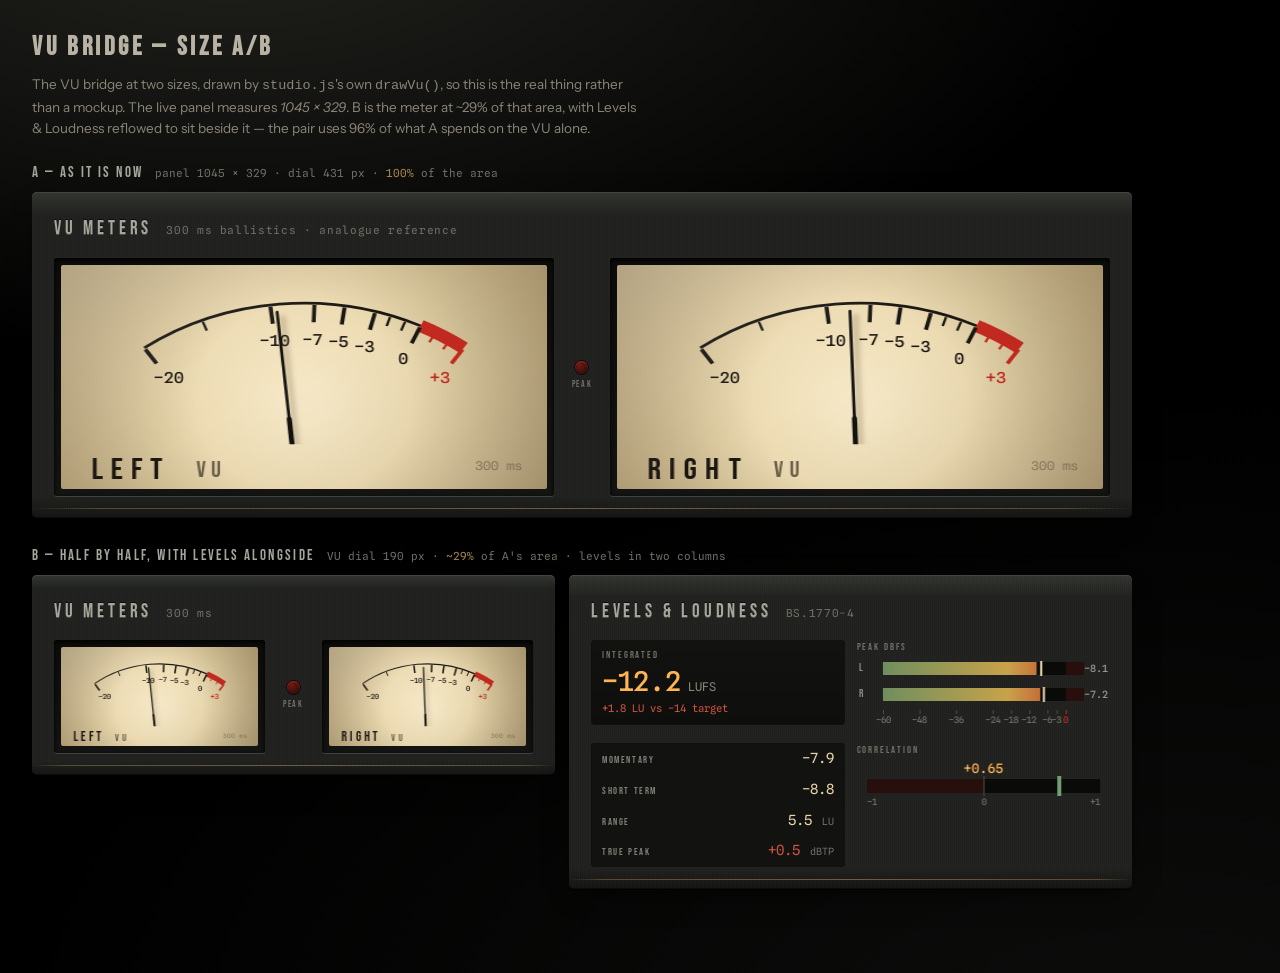
==== src/music_studio/web/vu-sizes.html @ 0e3be30d "refactor: a src/ layout, a pyproject, and `music` as a real command Phase 2. Fourteen loose modules " ====
<!doctype html>
<html lang="en">
<head>
<meta charset="utf-8">
<meta name="viewport" content="width=device-width, initial-scale=1">
<title>VU sizes — A/B</title>
<link rel="preconnect" href="https://fonts.googleapis.com">
<link rel="preconnect" href="https://fonts.gstatic.com" crossorigin>
<link rel="stylesheet" href="https://fonts.googleapis.com/css2?family=Bebas+Neue&family=Instrument+Sans:wght@400;500&family=Spline+Sans+Mono:wght@400;500&display=swap">
<link rel="stylesheet" href="panel.css">
<style>
/* A scratch page for comparing VU bridge sizes. It calls studio.js's own
   drawVu(), so what you see is the real meter at each size — not a mockup and
   not a copy that can drift. Nothing here is loaded by index.html; deleting
   this file changes nothing. */
body { padding: 28px 32px 60px; }
.ab-head { max-width: 1100px; margin: 0 0 22px; }
.ab-head h1 {
  margin: 0 0 6px; font-family: var(--face-engrave); font-size: 26px;
  letter-spacing: 0.14em; color: #b8b3a4; text-transform: uppercase;
}
.ab-head p {
  margin: 0; color: #8b8578; font-family: var(--face-text); font-size: 13.5px;
  max-width: 68ch; line-height: 1.55;
}
.ab-case { margin-bottom: 26px; max-width: 1100px; }
.ab-label {
  display: flex; align-items: baseline; gap: 12px; flex-wrap: wrap;
  margin-bottom: 8px;
}
.ab-label b {
  font-family: var(--face-engrave); font-size: 15px; letter-spacing: 0.16em;
  color: #a5a79c; text-transform: uppercase; font-weight: 400;
}
.ab-label span {
  font-family: var(--face-data); font-size: 11px; color: #6e7067;
  font-variant-numeric: tabular-nums;
}
.ab-label em { font-style: normal; color: var(--gold); }
.bridge-ab {
  display: grid; grid-template-columns: 1fr auto 1fr;
  align-items: center; gap: 18px;
}
.bridge-ab.is-stacked { grid-template-columns: 1fr; gap: 8px; }
.bridge-ab.is-stacked .ab-centre { flex-direction: row; gap: 14px; }
.ab-centre {
  display: flex; flex-direction: column; align-items: center; gap: 4px;
}
.ab-lamp {
  width: 13px; height: 13px; border-radius: 50%;
  background: radial-gradient(circle at 35% 30%, #6d1c15, #3a0d09 70%);
  box-shadow: inset 0 1px 1px #922, 0 0 0 1px #0a0b09;
}
.ab-centre small {
  font-family: var(--face-engrave); font-size: 9px; letter-spacing: 0.18em;
  color: #6e7067; text-transform: uppercase;
}

/* ---- B: the VU bridge and a compact levels panel, side by side ---------- */
.ab-row {
  display: grid;
  grid-template-columns: 523px minmax(300px, 1fr);
  gap: 14px;
  /* Start, not stretch: the levels column is naturally taller, and stretching
     the VU panel to match left a large void under the dials. */
  align-items: start;
}

.mini-levels {
  display: grid;
  grid-template-columns: minmax(150px, 1fr) minmax(130px, 1fr);
  gap: 9px 12px;
  align-items: start;
}
/* headline and supporting rows stack in the left column;
   the two drawn meters take the right. */
.mini-hero, .mini-rows { grid-column: 1; }
.mini-bars, .mini-corr { grid-column: 2; }
.mini-k {
  display: block;
  font-family: var(--face-engrave); font-size: 9.5px; letter-spacing: 0.2em;
  color: #6e7067; text-transform: uppercase; margin-bottom: 5px;
}

/* The headline. Sized to stay the biggest thing on the panel even here —
   it is the number that decides whether a master ships. */
.mini-hero {
  background: linear-gradient(180deg, #121311, #0e0f0d);
  border: 1px solid #101109; border-radius: 3px;
  padding: 7px 10px 8px;
}
.mini-v { display: block; line-height: 1; }
.mini-v b {
  font-family: var(--face-data); font-weight: 500; font-size: 27px;
  color: var(--lamp); font-variant-numeric: tabular-nums; letter-spacing: -0.01em;
}
.mini-v i {
  font-style: normal; font-family: var(--face-data); font-size: 12px;
  color: #8b8578; margin-left: 4px;
}
.mini-delta {
  display: block; margin-top: 5px;
  font-family: var(--face-data); font-size: 10.5px; color: var(--bad);
  font-variant-numeric: tabular-nums;
}

.mini-bars canvas, .mini-corr canvas { display: block; width: 100%; }

/* Label left, value right, one per line. A grid of boxed cells needs width
   this column does not have; a definition list reads just as fast and wraps
   to nothing. */
.mini-rows { margin: 0; display: flex; flex-direction: column; gap: 1px;
  background: #101109; border: 1px solid #101109; border-radius: 3px; }
.mini-rows > div {
  display: flex; align-items: baseline; justify-content: space-between;
  gap: 10px; background: #121311; padding: 4px 10px;
}
.mini-rows dt {
  font-family: var(--face-engrave); font-size: 10px; letter-spacing: 0.16em;
  color: #7d7f75; text-transform: uppercase;
}
.mini-rows dd {
  margin: 0; font-family: var(--face-data); font-size: 14px;
  color: var(--dial); font-variant-numeric: tabular-nums;
}
.mini-rows dd i {
  font-style: normal; font-size: 10px; color: #6e7067; margin-left: 2px;
}
.mini-rows dd.is-over { color: var(--bad); }

@media (max-width: 900px) {
  .ab-row { grid-template-columns: 1fr; }
}
</style>
</head>
<body>

<div class="ab-head">
  <h1>VU bridge — size A/B</h1>
  <p>
    The VU bridge at two sizes, drawn by <kbd>studio.js</kbd>'s own
    <kbd>drawVu()</kbd>, so this is the real thing rather than a mockup. The
    live panel measures <em>1045 × 329</em>. B is the meter at ~29% of that
    area, with Levels &amp; Loudness reflowed to sit beside it — the pair uses
    96% of what A spends on the VU alone.
  </p>
</div>

<section class="ab-case">
  <div class="ab-label">
    <b>A — as it is now</b>
    <span>panel 1045 × 329 · dial 431 px · <em>100%</em> of the area</span>
  </div>
  <div class="unit unit--striped">
    <div class="unit-title"><h2>VU Meters</h2>
      <span class="unit-note">300 ms ballistics · analogue reference</span></div>
    <div class="bridge-ab" id="case-full"></div>
  </div>
</section>

<section class="ab-case">
  <div class="ab-label">
    <b>B — half by half, with levels alongside</b>
    <span>VU dial 190 px · <em>~29%</em> of A's area · levels in two columns</span>
  </div>
  <div class="ab-row">
    <div class="unit unit--striped ab-vu">
      <div class="unit-title"><h2>VU Meters</h2>
        <span class="unit-note">300 ms</span></div>
      <div class="bridge-ab" id="case-quarter"></div>
    </div>

    <div class="unit unit--striped ab-levels">
      <div class="unit-title"><h2>Levels &amp; Loudness</h2>
        <span class="unit-note">BS.1770-4</span></div>

      <div class="mini-levels">
        <!-- The headline number keeps its size; at a glance this is the one
             figure that decides whether a master ships. -->
        <div class="mini-hero">
          <span class="mini-k">Integrated</span>
          <span class="mini-v"><b id="m-lufs-i">−12.2</b> <i>LUFS</i></span>
          <span class="mini-delta" id="m-delta">+1.8 LU vs −14 target</span>
        </div>

        <!-- Peak bars: the same meter, laid out as two slim lanes so they read
             across rather than needing a tall block. -->
        <div class="mini-bars">
          <span class="mini-k">Peak dBFS</span>
          <canvas id="m-bars" role="img" aria-label="True-peak bar meters"></canvas>
        </div>

        <!-- The supporting figures, one row each, label left and value right.
             A grid of cells needs width this panel does not have; a list does
             not, and it stays scannable. -->
        <dl class="mini-rows">
          <div><dt>Momentary</dt><dd id="m-lufs-m">−7.9</dd></div>
          <div><dt>Short term</dt><dd id="m-lufs-s">−8.8</dd></div>
          <div><dt>Range</dt><dd>5.5 <i>LU</i></dd></div>
          <div><dt>True peak</dt><dd class="is-over">+0.5 <i>dBTP</i></dd></div>
        </dl>

        <div class="mini-corr">
          <span class="mini-k">Correlation</span>
          <canvas id="m-corr" role="img" aria-label="Stereo correlation"></canvas>
        </div>
      </div>
    </div>
  </div>
</section>


<script>
/* studio.js boots the whole application and expects the app's elements. This
   page only wants its drawVu(), so swallow the wiring errors rather than
   letting a red console hide a real one. */
window.addEventListener('error', function (e) {
  if (/addEventListener|null/.test(String(e.message))) e.preventDefault();
}, true);
</script>
<script src="studio.js"></script>
<script>
/* Build three bridges at different widths and drive them with a slow sweep, so
   the needles move and the ballistics are visible at each size. */
(function () {
  'use strict';

  function bridge(host, dialW, stacked) {
    host.classList.toggle('is-stacked', !!stacked);
    const mk = (side) => {
      const wrap = document.createElement('div');
      wrap.className = 'vu';
      const cv = document.createElement('canvas');
      cv.setAttribute('role', 'img');
      cv.setAttribute('aria-label', side + ' channel VU meter');
      wrap.appendChild(cv);
      return { wrap, cv };
    };
    const L = mk('Left'), R = mk('Right');
    const centre = document.createElement('div');
    centre.className = 'ab-centre';
    centre.innerHTML = '<div class="ab-lamp"></div><small>Peak</small>';
    host.append(L.wrap, centre, R.wrap);
    return { L: L.cv, R: R.cv, dialW };
  }

  const cases = [
    bridge(document.getElementById('case-full'), 431, false),
    bridge(document.getElementById('case-quarter'), 190, false),
  ];


  /* The two small meters on B, drawn with studio.js's own functions so they
     match the app exactly rather than being redrawn here. */
  const mBars = document.getElementById('m-bars');
  const mCorr = document.getElementById('m-corr');

  function drawMini(l, r) {
    const w = mBars ? Math.round(mBars.getBoundingClientRect().width) : 0;
    if (!w) return;
    try {
      drawBars(mBars, [{ name: 'L', db: l, hold: l + 1.5 },
                       { name: 'R', db: r, hold: r + 1.2 }], w);
      drawCorrelation(mCorr, 0.65, w);
    } catch (err) { /* absent in this scratch page is not fatal */ }
  }

  /* A musical-ish sweep: a slow swell with occasional transients, so the
     300 ms ballistics read the same way they do on real programme material. */
  let t = 0;
  function frame() {
    t += 1 / 60;
    const swell = -14 + 10 * Math.sin(t * 0.45);
    const kick = (t % 1.2 < 0.06) ? 5 : 0;
    const l = Math.min(3, swell + kick);
    const r = Math.min(3, swell + kick * 0.8 + Math.sin(t * 1.7) * 1.2);
    for (const c of cases) {
      try {
        drawVu(c.L, 'Left', l, l > 1.5, c.dialW);
        drawVu(c.R, 'Right', r, r > 1.5, c.dialW);
      } catch (err) { /* a size with no area simply skips */ }
    }
    drawMini(l, r);
    requestAnimationFrame(frame);
  }
  requestAnimationFrame(frame);
})();
</script>
</body>
</html>
---- src/music_studio/web/panel.css ----
/* ============================================================================
   Music Studio — faceplate styles
   A single committed visual world: warm anthracite metal, backlit cream dials.
   No light theme; every colour is painted explicitly so the page holds on any
   host ground.
   ========================================================================= */

:root {
  /* --- panel metal ------------------------------------------------------ */
  --panel:        #20211f;   /* brushed anthracite, warm-green bias */
  --panel-hi:     #32342f;   /* upper bevel catch-light */
  --panel-lo:     #141513;   /* lower bevel shadow */
  --panel-deep:   #0d0e0c;   /* recessed wells, page ground */
  --hairline:     #3d3f39;

  /* --- dial ------------------------------------------------------------- */
  --dial:         #e8d5a8;   /* cream/amber dial card */
  --dial-warm:    #f2e2bc;   /* lamp hotspot near the centre */
  --dial-edge:    #c4ab79;   /* dial card falling into shade at the rim */
  --ink:          #1a1712;   /* engraved black lettering */
  --ink-soft:     #5b513f;

  /* --- accents ---------------------------------------------------------- */
  --gold:         #a8894e;   /* pinstripes, engraved label fill */
  --gold-lit:     #d8b877;
  --red:          #c4291f;   /* over-zero zone, PEAK lamp */
  --red-lit:      #ff4a35;
  --lamp:         #ffb454;   /* tungsten backlight bleed */

  /* --- semantic (verdicts) — deliberately separate from --gold ---------- */
  --ok:           #6f9f72;
  --warn:         #d9a441;
  --bad:          #cf5340;

  /* --- type ------------------------------------------------------------- */
  --face-engrave: "Bebas Neue", "Oswald", "Haettenschweiler",
                  "Arial Narrow", sans-serif;
  --face-data:    "Spline Sans Mono", "SF Mono", "Menlo", "Consolas", monospace;
  --face-text:    "Instrument Sans", "Helvetica Neue", system-ui, sans-serif;

  /* --- rhythm ----------------------------------------------------------- */
  --gap:          clamp(14px, 2.2vw, 22px);
  --rack-radius:  5px;
}

* { box-sizing: border-box; }

html { color-scheme: dark; }

body {
  margin: 0;
  /* No top gutter: the fixed masthead owns the top of the window and .shell
     opens its own room for it with padding-top: var(--masthead-h). A gutter
     here as well would be a second, dead strip above the first panel. */
  padding-top: 0;
  padding-bottom: clamp(18px, 4vw, 40px);
  padding-left: clamp(16px, 4vw, 40px);
  padding-right: clamp(16px, 4vw, 40px);
  background: var(--panel-deep);
  /* faint room light falling from the upper left, as on a shelf */
  background-image:
    radial-gradient(120% 80% at 18% -10%, #23241f 0%, transparent 60%),
    radial-gradient(90% 70% at 90% 110%, #17181500 0%, #000 100%);
  color: var(--dial);
  font-family: var(--face-text);
  font-size: 15px;
  line-height: 1.55;
  -webkit-font-smoothing: antialiased;
}

.shell {
  max-width: 1560px;
  margin: 0 auto;
  /* Three columns: the question rail, the machined seam that resizes it, and
     the instruments. The masthead spans all three. The rail width is a custom
     property so the splitter can move it live without touching layout code;
     the instruments take whatever is left, since meters and spectrograms want
     every pixel. */
  --rail-w: 420px;
  display: grid;
  grid-template-columns: var(--rail-w) auto minmax(0, 1fr);
  align-items: start;
  gap: var(--gap);
}

/* The masthead is `position: fixed` (see its own section) and so is NOT a grid
   item any more. It therefore reserves no space of its own, and the shell has
   to open the gap itself — otherwise the first panel and the top of the
   question rail sit underneath the bar.

   --masthead-h is measured by studio.js on every resize (the bar's type is
   clamp()ed and it wraps at narrow widths, so no CSS constant would hold) and
   already includes the gap that belongs under it. The 96px fallback is a sane
   standing value for the single frame before that measurement runs. */
.shell { padding-top: var(--masthead-h, 96px); }

.instruments {
  display: flex;
  flex-direction: column;
  gap: var(--gap);
  min-width: 0;           /* so canvases can shrink rather than force a scrollbar */
}

/* The rail is a chat window, not a card that grows: it is exactly as tall as
   the viewport allows and never taller, so the composer pinned to its floor is
   on screen from the moment the page opens and is never reached by scrolling.
   Two things come off the viewport height: body's own vertical gutter, and the
   masthead the rail sits below — without that second term the rail is a full
   viewport tall but starts a masthead down, and its floor falls off the bottom
   of the screen. --masthead-h is measured and set by studio.js, and the 96px
   here is a sane standing value for the frame before that runs. */
.ask-rail {
  /* !important because .unit — which this element also carries — sets
     `position: relative` further down the sheet at equal specificity and would
     otherwise win. A relative box does not clamp against the viewport: it just
     takes `top` as a downward shift, which is exactly the dead strip that used
     to sit above the rail. */
  position: sticky !important;
  /* Its own natural offset: gutter + masthead + the grid gap under it. Sticking
     at anything else makes the rail jump the moment the page scrolls, because
     the position it is pinned to is not the position it was laid out at. */
  top: var(--rail-top, 96px);
  display: flex;
  flex-direction: column;
  /* From that offset down to the floor of the viewport — no page gutter is
     subtracted at the bottom, which is where the dead strip came from: the
     rail stopped a gutter short and the composer floated above the edge. */
  height: calc(100vh - var(--rail-top, 96px));
  max-height: calc(100vh - var(--rail-top, 96px));
  min-height: 320px;      /* below this a chat is unusable; let the page scroll */
}

.ask-rail .ask {
  flex: 1;
  min-height: 0;
}

.ask-rail .ask-out {
  flex: 1;
  min-height: 0;
  overflow-y: auto;       /* the transcript scrolls, the composer does not move */
  /* The rail is taller than most answers. Left plain, the empty lower half
     reads as something failed to load; as a recessed well it reads as the
     space the conversation grows into. */
  background: linear-gradient(180deg, #121311 0%, #101109 100%);
  box-shadow: inset 0 1px 0 #2a2c26, inset 0 -18px 24px -22px #000;
}

/* ============================================================================
   Splitter — a machined seam between the rail and the instruments
   ========================================================================= */

.splitter {
  align-self: stretch;
  /* sticky is also a positioned ancestor, so the knurl below anchors to it */
  position: sticky;
  top: var(--rail-top, 96px);
  /* the same height as the rail it parts, so the seam runs its full edge */
  height: calc(100vh - var(--rail-top, 96px) - clamp(18px, 4vw, 40px));
  min-height: 320px;
  width: 11px;
  flex: 0 0 auto;
  cursor: col-resize;
  border: 0;
  padding: 0;
  background: transparent;
  display: grid;
  place-items: center;
  touch-action: none;
}

/* The seam itself: a parting line cut into the faceplate — shadow on the left
   lip, the room light catching the right one. It has to be legible at rest or
   nobody finds it, so the lit lip is a real highlight rather than a hint. */
.splitter > span {
  display: block;
  width: 5px;
  height: 100%;
  border-radius: 3px;
  background: linear-gradient(90deg,
    #000 0%, #0a0b09 34%, #2b2d27 62%, #55574f 78%, #24261f 100%);
  box-shadow:
    inset 0 0 0 1px rgba(0, 0, 0, 0.9),
    0 0 0 1px rgba(0, 0, 0, 0.5);
  transition: background 120ms linear, box-shadow 120ms linear;
}

/* The knurled grip: milled ridges at the midpoint, where a thumb would take
   it. This is the part that says "hold me", so it reads gold at rest. */
.splitter::after {
  content: "";
  position: absolute;
  width: 5px;
  height: 46px;
  border-radius: 3px;
  background-image: repeating-linear-gradient(
    180deg,
    var(--gold-lit) 0px, var(--gold-lit) 1px,
    #0a0b09 1px, #0a0b09 4px
  );
  box-shadow: inset 0 0 0 1px #000;
  opacity: 0.72;
  pointer-events: none;
  transition: opacity 120ms linear, box-shadow 120ms linear;
}

.splitter:hover > span,
.splitter.is-dragging > span {
  background: linear-gradient(90deg,
    #000 0%, #14100a 34%, #6b5730 62%, var(--gold-lit) 78%, #2a2114 100%);
}

.splitter:hover::after,
.splitter.is-dragging::after {
  opacity: 1;
  box-shadow: inset 0 0 0 1px #000, 0 0 10px 1px rgba(216, 184, 119, 0.35);
}

.splitter:focus-visible {
  outline: 2px solid var(--gold-lit);
  outline-offset: 1px;
  border-radius: 3px;
}

/* while dragging, nothing else on the page should select or catch the pointer */
body.is-splitting {
  cursor: col-resize;
  user-select: none;
  -webkit-user-select: none;
}

/* ============================================================================
   Rack unit — the shared chassis every module sits in
   ========================================================================= */

.unit {
  position: relative;
  border-radius: var(--rack-radius);
  background:
    linear-gradient(180deg, var(--panel-hi) 0%, var(--panel) 7%,
                            var(--panel) 93%, var(--panel-lo) 100%);
  box-shadow:
    inset 0 1px 0 #43453e,
    inset 0 -1px 0 #0a0b09,
    0 10px 28px -12px #000,
    0 1px 0 #000;
  padding: clamp(14px, 2.4vw, 22px);
  overflow: hidden;
}

/* brushed-metal grain: fine vertical striations, very low contrast */
.unit::before {
  content: "";
  position: absolute;
  inset: 0;
  pointer-events: none;
  background-image: repeating-linear-gradient(
    90deg,
    rgba(255, 255, 255, 0.022) 0px,
    rgba(255, 255, 255, 0.022) 1px,
    rgba(0, 0, 0, 0.022) 1px,
    rgba(0, 0, 0, 0.022) 2px
  );
  opacity: 0.55;
}

.unit > * { position: relative; }

/* the gold pinstripe that runs the width of a faceplate */
.unit--striped::after {
  content: "";
  position: absolute;
  left: 0;
  right: 0;
  bottom: 9px;
  height: 1px;
  background: linear-gradient(90deg,
    transparent 0%, var(--gold) 6%, var(--gold-lit) 50%,
    var(--gold) 94%, transparent 100%);
  opacity: 0.42;
  pointer-events: none;
}

/* ============================================================================
   Engraved lettering
   ========================================================================= */

.engrave {
  font-family: var(--face-engrave);
  font-weight: 400;
  letter-spacing: 0.16em;
  color: #9a9c92;
  /* cut into the metal: dark above, light catching the lower lip */
  text-shadow: 0 -1px 0 #0c0d0b, 0 1px 0 #4e5049;
  text-transform: uppercase;
}

.unit-title {
  display: flex;
  align-items: baseline;
  justify-content: space-between;
  gap: 14px;
  flex-wrap: wrap;
  margin-bottom: 14px;
}

.unit-title h2 {
  margin: 0;
  font-family: var(--face-engrave);
  font-size: clamp(15px, 1.7vw, 19px);
  font-weight: 400;
  letter-spacing: 0.2em;
  color: #a5a79c;
  text-transform: uppercase;
  text-shadow: 0 -1px 0 #0c0d0b, 0 1px 0 #4e5049;
}

.unit-note {
  font-family: var(--face-data);
  font-size: 11px;
  letter-spacing: 0.06em;
  color: #6e7067;
  font-variant-numeric: tabular-nums;
}

/* A title row with no visible heading — the Transport's. It still exists as an
   element because the layout system reads `.unit-title` as the drag handle and
   takes the panel's name from its <h2>, but there is nothing to show except
   the loaded-file note and the grip, so it collapses to one line of text and
   gives the space back to the panel body. */
.unit-title--slim {
  margin-bottom: 8px;
  min-height: 18px;
  align-items: center;
  flex-wrap: nowrap;
}

/* This row has no visible heading, so the note IS the first line — it must
   never be pushed onto a second one by the narrow-panel rule below, which
   exists to get a note out from under a long engraved title. With nothing
   above it there is nothing to get out from under, and obeying that rule left
   the placement key stranded on a line of its own over empty faceplate. */
.unit-title--slim > .unit-note {
  order: 0;
  flex: 1 1 auto;
  margin-top: 0;
}

/* ============================================================================
   Masthead
   ========================================================================= */

/* A FIXED faceplate rail across the top of the window. It is taken out of the
   shell grid entirely — `position: fixed` — so the instruments scroll beneath
   it and the bench-level controls (load, workspace, Reset, the meter tray) are
   reachable from any scroll position.

   Because it no longer occupies a grid row, the shell has to make the room
   itself: studio.js measures this bar into --masthead-h and .shell takes that
   as top padding. The same measurement already fed --rail-top, which the
   sticky question rail and the splitter are pinned to, so all three agree by
   construction.

   The order across the rail is wordmark, load bay, readout, master controls —
   a left-to-right scan from "what this is" to "what it is showing" to "what
   you can do to the whole bench". */
.masthead {
  position: fixed;
  top: 0;
  left: 0;
  right: 0;
  z-index: 40;         /* over the panels, under the drop-zone overlay (54/55) */
  display: flex;
  align-items: center;
  gap: 14px;
  /* The metal runs the full width of the window, but the CONTENT is held to
     the same measure as .shell and starts on the same line, so the bar's
     columns line up with the bench's columns. Without this the bar started at
     the window edge while the shell was centred inside its 1560px maximum, and
     the load bay — offset by the rail's width — landed short of the instrument
     column by exactly the shell's left margin.

     --shell-left is the shell's real left edge, measured by studio.js. It is
     measured rather than computed from 100vw because vw includes the
     scrollbar and the shell's box does not, which would put the two a
     scrollbar's width apart on every platform that reserves one. */
  padding: 8px var(--shell-left, clamp(16px, 4vw, 40px));
  /* Opaque: panels scroll under it and must not ghost through. Same metal as
     a rack unit, with the gold pinstripe as its lower edge. */
  background:
    linear-gradient(180deg, var(--panel-hi) 0%, var(--panel) 34%,
                            var(--panel-lo) 100%);
  border-bottom: 1px solid var(--hairline);
  box-shadow: 0 6px 18px -8px #000, 0 1px 0 #000;
}

/* the gold pinstripe, as on a striped rack unit — it makes the bar read as a
   faceplate edge rather than a web toolbar */
.masthead::after {
  content: "";
  position: absolute;
  left: 0;
  right: 0;
  bottom: 0;
  height: 1px;
  background: linear-gradient(90deg,
    transparent 0%, var(--gold) 6%, var(--gold-lit) 50%,
    var(--gold) 94%, transparent 100%);
  opacity: 0.4;
  pointer-events: none;
}

/* The wordmark is a LABEL, not a headline: small, engraved, hard against the
   left edge, sitting over the question rail the way a maker's plate sits in
   the corner of a faceplate.

   It is given the WIDTH OF THE RAIL rather than its natural width, which is
   what makes the load bay behind it start exactly where the instrument column
   starts — one term instead of a margin computed from a measured wordmark. It
   may shrink below that (flex-shrink 1) so a narrow window crowds the label
   rather than pushing the controls off the end. */
.masthead-brand {
  /* Does NOT shrink. Its width is a measurement — the rail's column — and a
     flex-shrink that trimmed it would slide the load bay off the instrument
     column's edge, which is the one thing this element exists to prevent. The
     readout beside it is what gives way when the bar runs out of room, and
     below 900px the readout is dropped entirely. */
  flex: 0 0 auto;
  /* The rail's own column, exactly: rail width + the splitter (11px) + the
     grid gap either side of it. The bar's left padding is already the shell's
     left edge (--shell-left), so this measures from the same origin the grid
     does and no further correction is needed. */
  width: calc(var(--rail-w, 420px) + 11px + (var(--gap) * 2));
  min-width: 0;
  overflow: hidden;
  /* The bar's own flex gap would be added on top of that width and push the
     load bay a gap past the column edge, so it is taken back here. The
     wordmark's box is the measurement; the gap after it is not part of it. */
  margin-right: -14px;
}

.masthead h1 {
  margin: 0;
  font-family: var(--face-engrave);
  font-size: 17px;
  font-weight: 400;
  letter-spacing: 0.18em;
  line-height: 1.1;
  color: #b8b3a4;
  text-transform: uppercase;
  white-space: nowrap;
  text-shadow: 0 -1px 0 #0a0b09, 0 1px 0 #494b43;
}

.masthead h1 em {
  font-style: normal;
  color: var(--gold);
}

/* The load bay reads as the head of the TRANSPORT COLUMN, not as something
   floating over the chat rail: the wordmark before it is exactly as wide as
   the rail, so these two buttons begin on the instrument column's left edge.
   --rail-w lives on .shell (the splitter writes it live) and is mirrored onto
   :root by studio.js so the rules here can read it. */
.masthead-load {
  flex: 0 0 auto;
  display: flex;
  align-items: center;
  gap: 8px;
}

.masthead-meta {
  flex: 0 1 auto;
  min-width: 0;
  font-family: var(--face-data);
  font-size: 10.5px;
  line-height: 1.5;
  color: #6e7067;
  letter-spacing: 0.04em;
  font-variant-numeric: tabular-nums;
  white-space: nowrap;
  overflow: hidden;
  text-overflow: ellipsis;
}

.masthead-meta b {
  color: #9a9c92;
  font-weight: 500;
}

/* The master controls close the rail, hard against the right edge. `auto`
   rather than `justify-content: space-between` on the bar, so the load bay
   stays glued to the instrument column's edge instead of being spread. */
.masthead-controls {
  display: flex;
  align-items: center;
  gap: 8px;
  flex: 0 0 auto;
  margin-left: auto;
}

/* ============================================================================
   Meter bridge — the hero
   ========================================================================= */

.bridge {
  display: grid;
  grid-template-columns: 1fr auto 1fr;
  align-items: center;
  gap: clamp(10px, 2vw, 26px);
}

.vu {
  position: relative;
  /* the lit dial well, recessed into the panel */
  border-radius: 3px;
  padding: 7px;
  background: linear-gradient(180deg, #0c0d0b, #141512);
  box-shadow:
    inset 0 2px 5px #000,
    0 1px 0 #40423b;
}

.vu canvas {
  display: block;
  width: 100%;
  height: auto;
  border-radius: 2px;
}

/* glass: a single soft diagonal reflection across the upper-left of the face */
.vu::after {
  content: "";
  position: absolute;
  inset: 7px;
  border-radius: 2px;
  pointer-events: none;
  background: linear-gradient(
    148deg,
    rgba(255, 255, 255, 0.14) 0%,
    rgba(255, 255, 255, 0.05) 26%,
    rgba(255, 255, 255, 0) 47%,
    rgba(0, 0, 0, 0.06) 100%
  );
}

/* ---- centre stack: PEAK lamp between the two dials --------------------- */

.bridge-centre {
  display: flex;
  flex-direction: column;
  align-items: center;
  gap: 10px;
  padding-inline: clamp(2px, 1vw, 10px);
}

.lamp {
  width: 17px;
  height: 17px;
  border-radius: 50%;
  background: radial-gradient(circle at 34% 30%, #6b1a14, #2a0a07 70%);
  box-shadow:
    inset 0 1px 2px #000,
    inset 0 -1px 1px #5a1712,
    0 0 0 3px #1a1b18,
    0 0 0 4px #3a3c35;
  transition: background 140ms linear, box-shadow 140ms linear;
}

.lamp.lit {
  background: radial-gradient(circle at 34% 30%, #ffd9c4, var(--red-lit) 42%, #8d1a10 100%);
  box-shadow:
    inset 0 1px 2px #ff9a80,
    0 0 0 3px #1a1b18,
    0 0 0 4px #3a3c35,
    0 0 14px 2px rgba(255, 74, 53, 0.65),
    0 0 34px 8px rgba(255, 74, 53, 0.22);
}

.lamp-label {
  font-family: var(--face-engrave);
  font-size: 10px;
  letter-spacing: 0.24em;
  color: #86887e;
  text-shadow: 0 -1px 0 #0c0d0b, 0 1px 0 #4e5049;
}

.bridge-centre .engrave.channel-mode {
  font-size: 11px;
  letter-spacing: 0.2em;
  color: var(--gold);
  text-shadow: 0 -1px 0 #0c0d0b;
  opacity: 0.8;
  white-space: nowrap;
}

/* ============================================================================
   Transport
   ========================================================================= */

.transport {
  display: flex;
  align-items: center;
  gap: clamp(10px, 1.8vw, 18px);
  flex-wrap: wrap;
}

.btn {
  font-family: var(--face-engrave);
  font-size: 13px;
  letter-spacing: 0.16em;
  text-transform: uppercase;
  color: #b9bbb0;
  /* a real pushbutton: light top edge, dark underside, deep shadow */
  background: linear-gradient(180deg, #3a3c36 0%, #262823 52%, #1c1e1a 100%);
  border: 1px solid #101109;
  border-radius: 3px;
  padding: 9px 18px;
  cursor: pointer;
  box-shadow:
    inset 0 1px 0 #55574f,
    inset 0 -2px 3px #0c0d0b,
    0 2px 4px -1px #000;
  transition: transform 60ms linear, box-shadow 60ms linear, color 120ms linear;
}

.btn:hover { color: var(--gold-lit); }

.btn:active,
.btn[aria-pressed="true"] {
  transform: translateY(1px);
  color: var(--lamp);
  box-shadow:
    inset 0 2px 5px #000,
    inset 0 -1px 0 #45473f;
}

.btn:focus-visible {
  outline: 2px solid var(--gold-lit);
  outline-offset: 2px;
}

.btn[disabled] {
  opacity: 0.35;
  cursor: not-allowed;
  color: #7c7e75;
}

/* ---- transport pushbuttons ---------------------------------------------
   Square-ish machined keys in a gang, the way a deck's transport is a row of
   keys under one bezel rather than four separate web buttons. The glyph is the
   control; the engraved cap under it names what the glyph means. */

.transport-keys {
  display: flex;
  gap: 1px;
  flex: 0 0 auto;
  padding: 3px;
  border-radius: 4px;
  background: #101109;
  box-shadow: inset 0 2px 5px #000, 0 1px 0 #40423b;
}

.key {
  display: flex;
  flex-direction: column;
  align-items: center;
  justify-content: center;
  gap: 2px;
  /* Squared off, because the engraved cap under the glyph is gone: keeping the
     old 54px width with only a symbol on the face left a short wide key that
     read as a tab rather than a transport button. */
  min-width: 42px;
  min-height: 38px;
  padding: 8px 12px;
  cursor: pointer;
  border: 1px solid #101109;
  border-radius: 2px;
  color: #b9bbb0;
  background: linear-gradient(180deg, #3a3c36 0%, #262823 52%, #1c1e1a 100%);
  box-shadow:
    inset 0 1px 0 #55574f,
    inset 0 -2px 3px #0c0d0b,
    0 2px 4px -1px #000;
  transition: transform 60ms linear, box-shadow 60ms linear, color 120ms linear;
}

.key-glyph {
  /* The glyph now carries the whole meaning of the key, so it is bigger. */
  font-size: 19px;
  line-height: 1;
  /* the glyph is the lit part of the key face */
  color: #c9cbc0;
  text-shadow: 0 1px 0 #0c0d0b;
}

.key-cap {
  font-family: var(--face-engrave);
  font-size: 9.5px;
  letter-spacing: 0.16em;
  text-transform: uppercase;
  color: #86887e;
  text-shadow: 0 -1px 0 #0c0d0b, 0 1px 0 #4e5049;
}

.key:hover { color: var(--gold-lit); }
.key:hover .key-glyph { color: var(--gold-lit); }
.key:hover .key-cap { color: var(--gold); }

.key:active,
.key.is-latched {
  transform: translateY(1px);
  color: var(--lamp);
  box-shadow: inset 0 2px 5px #000, inset 0 -1px 0 #45473f;
}

/* A latched key is a lit key: the glyph takes the lamp and glows, the way a
   depressed transport button on a deck lights from behind. */
.key:active .key-glyph,
.key.is-latched .key-glyph {
  color: var(--lamp);
  text-shadow: 0 0 10px rgba(255, 180, 84, 0.55);
}

.key.is-latched .key-cap { color: var(--gold); }

.key[disabled] .key-glyph { color: #6d6f66; text-shadow: none; }

.key:focus-visible { outline: 2px solid var(--gold-lit); outline-offset: 2px; }

.key[disabled] { opacity: 0.35; cursor: not-allowed; color: #7c7e75; }
.key[disabled]:hover .key-cap { color: #86887e; }

/* Play is the primary key, so it is the wide one. */
.key--play { min-width: 66px; }

/* ---- readout strip -------------------------------------------------------
   Engraved label over a lamp-lit numeral, in a row of recessed cells: the
   same well treatment as the LUFS grid, so the two read as one instrument. */

.readouts {
  margin-top: 14px;
  display: grid;
  grid-template-columns: repeat(auto-fit, minmax(104px, 1fr));
  gap: 1px;
  background: #101109;
  border: 1px solid #101109;
  border-radius: 3px;
  overflow: hidden;
}

.readout {
  background: linear-gradient(180deg, #17181500, #0e0f0d);
  background-color: #121311;
  padding: 8px 11px 9px;
  display: flex;
  flex-direction: column;
  gap: 3px;
  min-width: 0;
}

.readout--wide { grid-column: span 2; }

.readout .k {
  font-family: var(--face-engrave);
  font-size: 9.5px;
  letter-spacing: 0.18em;
  color: #74766d;
  text-transform: uppercase;
  white-space: nowrap;
}

.readout .v {
  font-family: var(--face-data);
  font-size: 15px;
  font-variant-numeric: tabular-nums;
  line-height: 1.15;
  color: var(--lamp);
  text-shadow: 0 0 10px rgba(255, 180, 84, 0.3);
  white-space: nowrap;
  overflow: hidden;
  text-overflow: ellipsis;
}

.readout .u {
  font-size: 0.68em;
  color: #6e7067;
  text-shadow: none;
  letter-spacing: 0.04em;
  margin-left: 0.35em;
}

/* A value the analyser was not sure of is shown, but shown as doubted: dimmed,
   with a raised question mark. Never dropped — a low-confidence reading is
   still a reading — and never stated flatly either. */
.readout.is-unsure .v {
  color: #8d7f62;
  text-shadow: none;
}

.readout.is-unsure .v::after {
  content: "?";
  font-size: 0.7em;
  vertical-align: super;
  margin-left: 0.15em;
  color: var(--warn);
}

/* ---- analyse bay -------------------------------------------------------- */

.analyse-bay {
  margin-top: 14px;
  display: flex;
  align-items: center;
  gap: clamp(10px, 2vw, 16px);
  flex-wrap: wrap;
}

/* The auto latch: a milled tick box, not a browser checkbox. */
.auto-toggle {
  display: inline-flex;
  align-items: center;
  gap: 7px;
  cursor: pointer;
  font-family: var(--face-engrave);
  font-size: 11px;
  letter-spacing: 0.18em;
  text-transform: uppercase;
  color: #86887e;
  flex: 0 0 auto;
  text-shadow: 0 -1px 0 #0c0d0b, 0 1px 0 #43453e;
}

.auto-toggle:hover { color: var(--gold-lit); }

.auto-toggle input {
  appearance: none;
  -webkit-appearance: none;
  width: 14px;
  height: 14px;
  margin: 0;
  border-radius: 2px;
  border: 1px solid #101109;
  background: linear-gradient(180deg, #16170f, #0b0c0a);
  box-shadow: inset 0 1px 3px #000, 0 1px 0 #43453e;
  display: grid;
  place-items: center;
  cursor: pointer;
}

.auto-toggle input:checked {
  background: radial-gradient(circle at 40% 32%, var(--lamp), #6b4a18 78%);
  box-shadow: inset 0 1px 2px #ffd79a, 0 0 8px 1px rgba(255, 180, 84, 0.35);
}

.auto-toggle input:focus-visible { outline: 2px solid var(--gold-lit); outline-offset: 2px; }

/* The ANALYSE key while it is working: a lamp sweeping left to right across
   the key face, so "running" is visible without a number nobody can verify. */
#analyse-now.is-running {
  color: var(--lamp);
  cursor: progress;
  background-image:
    linear-gradient(90deg,
      rgba(255, 180, 84, 0) 0%,
      rgba(255, 180, 84, 0.30) 42%,
      rgba(255, 180, 84, 0.30) 58%,
      rgba(255, 180, 84, 0) 100%),
    linear-gradient(180deg, #3d3020, #241b10);
  background-size: 55% 100%, 100% 100%;
  background-repeat: no-repeat, no-repeat;
  animation: analyse-sweep 1.1s linear infinite;
}

@keyframes analyse-sweep {
  from { background-position: -60% 0, 0 0; }
  to   { background-position: 160% 0, 0 0; }
}

@media (prefers-reduced-motion: reduce) {
  #analyse-now.is-running { animation: none; background-position: 22% 0, 0 0; }
}

/* a secondary-size pushbutton, for a title row or the masthead */
.btn--small {
  font-size: 11px;
  letter-spacing: 0.18em;
  padding: 5px 13px;
}

/* ---- scrub ------------------------------------------------------------- */

.scrub-wrap {
  flex: 1 1 220px;
  min-width: 150px;
  display: flex;
  align-items: center;
  gap: 12px;
}

input[type="range"].scrub {
  flex: 1;
  -webkit-appearance: none;
  appearance: none;
  height: 22px;
  background: transparent;
  cursor: pointer;
  margin: 0;
}

input[type="range"].scrub::-webkit-slider-runnable-track {
  height: 6px;
  border-radius: 3px;
  background: linear-gradient(180deg, #0b0c0a, #1c1e1a);
  box-shadow: inset 0 1px 3px #000, 0 1px 0 #43453e;
}

input[type="range"].scrub::-moz-range-track {
  height: 6px;
  border-radius: 3px;
  background: linear-gradient(180deg, #0b0c0a, #1c1e1a);
  box-shadow: inset 0 1px 3px #000, 0 1px 0 #43453e;
}

/* a milled metal knob, not a dot */
input[type="range"].scrub::-webkit-slider-thumb {
  -webkit-appearance: none;
  width: 13px;
  height: 22px;
  margin-top: -8px;
  border-radius: 2px;
  background: linear-gradient(90deg, #2a2c27, #7d7f75 32%, #b9bbb0 50%, #7d7f75 68%, #2a2c27);
  border: 1px solid #0d0e0c;
  box-shadow: 0 1px 3px #000;
}

input[type="range"].scrub::-moz-range-thumb {
  width: 13px;
  height: 22px;
  border-radius: 2px;
  background: linear-gradient(90deg, #2a2c27, #7d7f75 32%, #b9bbb0 50%, #7d7f75 68%, #2a2c27);
  border: 1px solid #0d0e0c;
  box-shadow: 0 1px 3px #000;
}

input[type="range"].scrub:focus-visible { outline: 2px solid var(--gold-lit); outline-offset: 3px; }

.timecode {
  font-family: var(--face-data);
  font-size: 13px;
  font-variant-numeric: tabular-nums;
  letter-spacing: 0.04em;
  color: var(--lamp);
  white-space: nowrap;
  text-shadow: 0 0 9px rgba(255, 180, 84, 0.35);
}

.timecode .of { color: #6e7067; text-shadow: none; }

/* ---- source name ------------------------------------------------------- */

.source-name {
  font-family: var(--face-data);
  font-size: 12px;
  color: #8b8d83;
  overflow: hidden;
  text-overflow: ellipsis;
  white-space: nowrap;
  max-width: 100%;
  flex: 1 1 160px;
}

.source-name b { color: var(--dial); font-weight: 500; }

/* ============================================================================
   Digital section
   ========================================================================= */

.digital {
  display: grid;
  grid-template-columns: minmax(0, 1.25fr) minmax(0, 1fr) minmax(0, 0.8fr);
  gap: clamp(14px, 2.4vw, 26px);
  align-items: start;
}

.subhead {
  font-family: var(--face-engrave);
  font-size: 11px;
  letter-spacing: 0.22em;
  color: #7e8077;
  text-transform: uppercase;
  margin: 0 0 10px;
  text-shadow: 0 -1px 0 #0c0d0b, 0 1px 0 #43453e;
}

/* ---- dBFS bars --------------------------------------------------------- */

.bars canvas,
.corr canvas {
  display: block;
  width: 100%;
  height: auto;
}

/* ---- LUFS readouts ----------------------------------------------------- */

.lufs-grid {
  display: grid;
  grid-template-columns: 1fr 1fr;
  gap: 1px;
  background: #101109;
  border: 1px solid #101109;
  border-radius: 3px;
  overflow: hidden;
}

.lufs-cell {
  background: linear-gradient(180deg, #17181500, #0e0f0d);
  background-color: #121311;
  padding: 9px 11px 10px;
  display: flex;
  flex-direction: column;
  gap: 3px;
}

.lufs-cell .k {
  font-family: var(--face-engrave);
  font-size: 10px;
  letter-spacing: 0.18em;
  color: #74766d;
  text-transform: uppercase;
}

.lufs-cell .v {
  font-family: var(--face-data);
  font-size: clamp(17px, 2.5vw, 23px);
  font-variant-numeric: tabular-nums;
  line-height: 1.05;
  color: var(--lamp);
  text-shadow: 0 0 10px rgba(255, 180, 84, 0.3);
}

.lufs-cell .u {
  font-size: 0.55em;
  color: #6e7067;
  text-shadow: none;
  letter-spacing: 0.04em;
}

/* the integrated cell is the one that decides the upload — give it the weight */
.lufs-cell--primary { grid-column: 1 / -1; }
.lufs-cell--primary .v { font-size: clamp(24px, 4vw, 34px); }

.lufs-cell .delta {
  font-family: var(--face-data);
  font-size: 11px;
  font-variant-numeric: tabular-nums;
  color: #7e8077;
}

.lufs-cell .delta.ok   { color: var(--ok); }
.lufs-cell .delta.warn { color: var(--warn); }
.lufs-cell .delta.bad  { color: var(--bad); }

/* ---- correlation ------------------------------------------------------- */

.corr { display: flex; flex-direction: column; }

/* ============================================================================
   Spectrum + spectrogram
   ========================================================================= */

.scope-stack {
  display: flex;
  flex-direction: column;
  gap: 8px;
}

.scope {
  position: relative;
  border-radius: 3px;
  background: #07080a;
  box-shadow: inset 0 2px 6px #000, 0 1px 0 #40423b;
  overflow: hidden;
}

.scope canvas {
  display: block;
  width: 100%;
  height: auto;
}

.scope-legend {
  display: flex;
  align-items: center;
  gap: 14px;
  flex-wrap: wrap;
  font-family: var(--face-data);
  font-size: 10.5px;
  color: #6e7067;
  letter-spacing: 0.05em;
}

.scope-legend .swatch {
  display: inline-block;
  width: 62px;
  height: 8px;
  border-radius: 1px;
  vertical-align: middle;
  margin-right: 6px;
  /* inferno stops, matching the JS colormap */
  background: linear-gradient(90deg,
    #000004, #1b0c41, #4a0c6b, #781c6d, #a52c60,
    #cf4446, #ed6925, #fb9b06, #f7d13d, #fcffa4);
}

.cutoff-flag {
  color: var(--warn);
  font-variant-numeric: tabular-nums;
}

/* ============================================================================
   Verdict panel
   ========================================================================= */

.verdicts {
  display: grid;
  grid-template-columns: repeat(auto-fit, minmax(210px, 1fr));
  gap: 1px;
  background: #101109;
  border: 1px solid #101109;
  border-radius: 3px;
  overflow: hidden;
}

.verdict {
  background: #121311;
  padding: 13px 15px 15px;
  display: flex;
  flex-direction: column;
  gap: 6px;
  /* severity reads as a stripe on the leading edge, not a coloured card */
  border-left: 3px solid #3a3c35;
}

.verdict[data-state="ok"]   { border-left-color: var(--ok); }
.verdict[data-state="warn"] { border-left-color: var(--warn); }
.verdict[data-state="bad"]  { border-left-color: var(--bad); }
.verdict[data-state="idle"] { border-left-color: #3a3c35; }

.verdict-head {
  display: flex;
  align-items: center;
  justify-content: space-between;
  gap: 10px;
}

.verdict-head .k {
  font-family: var(--face-engrave);
  font-size: 11px;
  letter-spacing: 0.18em;
  color: #8b8d83;
  text-transform: uppercase;
}

.pill {
  font-family: var(--face-data);
  font-size: 10px;
  letter-spacing: 0.08em;
  text-transform: uppercase;
  padding: 2px 7px;
  border-radius: 2px;
  border: 1px solid currentColor;
  color: #7e8077;
  white-space: nowrap;
}

.verdict[data-state="ok"]   .pill { color: var(--ok); }
.verdict[data-state="warn"] .pill { color: var(--warn); }
.verdict[data-state="bad"]  .pill { color: var(--bad); }

.verdict-body {
  font-size: 13px;
  line-height: 1.5;
  color: #9a9c92;
  margin: 0;
  max-width: 60ch;
}

.verdict-body b {
  color: var(--dial);
  font-weight: 500;
  font-family: var(--face-data);
  font-variant-numeric: tabular-nums;
  font-size: 0.94em;
}

/* ============================================================================
   Load bay — drop target + inputs
   ========================================================================= */

.loadbay-hint {
  flex: 1 1 200px;
  font-size: 13px;
  color: #7e8077;
  min-width: 0;
}

.loadbay-hint kbd {
  font-family: var(--face-data);
  font-size: 11.5px;
  color: var(--gold-lit);
  background: #0d0e0c;
  border: 1px solid #2c2e28;
  border-radius: 2px;
  padding: 1px 5px;
}

input[type="file"] { display: none; }

/* whole-page drop state */
body.dropping::after {
  content: "RELEASE TO LOAD";
  position: fixed;
  inset: 0;
  z-index: 50;
  display: grid;
  place-items: center;
  font-family: var(--face-engrave);
  font-size: clamp(22px, 5vw, 42px);
  letter-spacing: 0.26em;
  color: var(--lamp);
  background: rgba(8, 9, 7, 0.86);
  border: 2px dashed var(--gold);
  pointer-events: none;
}

/* ============================================================================
   Responsive — the bridge stacks, the lamp moves between the dials
   ========================================================================= */

@media (max-width: 860px) {
  .digital { grid-template-columns: 1fr 1fr; }
  .corr { grid-column: 1 / -1; }
}

@media (max-width: 620px) {
  .bridge {
    grid-template-columns: 1fr;
    gap: 12px;
  }
  .bridge-centre {
    flex-direction: row;
    justify-content: center;
    gap: 14px;
    order: 2;
  }
  .vu:first-child  { order: 1; }
  .vu:last-child   { order: 3; }
  .digital { grid-template-columns: 1fr; }
  .masthead-meta { text-align: left; }
  .lufs-grid { grid-template-columns: 1fr 1fr; }
}

@media (prefers-reduced-motion: reduce) {
  .lamp, .btn { transition: none; }
}

/* ======================================================================= ask
 * The conversational panel. Same recessed-well treatment as the scopes, so it
 * reads as part of the instrument rather than a chat widget bolted on.
 * ========================================================================= */

.ask {
  display: flex;
  flex-direction: column;
  gap: 12px;
}

/* The composer is the floor of the rail: it keeps its natural height while the
   transcript above takes every remaining pixel, so nothing the conversation
   does can push the input off screen. */
.ask-composer {
  flex: 0 0 auto;
  display: flex;
  flex-direction: column;
  gap: 8px;
}

.ask-row {
  display: flex;
  gap: 8px;
}

/* The preset chips fold away behind one line, so a long list of them can never
   shove the composer around. */
.ask-presets > summary {
  list-style: none;
  cursor: pointer;
  font-family: var(--face-engrave);
  font-size: 11px;
  letter-spacing: 0.18em;
  text-transform: uppercase;
  color: #7e8077;
  padding: 2px 0;
  text-shadow: 0 -1px 0 #0c0d0b, 0 1px 0 #43453e;
}

.ask-presets > summary::-webkit-details-marker { display: none; }

.ask-presets > summary::before {
  content: "+ ";
  color: var(--gold);
}

.ask-presets[open] > summary::before { content: "− "; }

.ask-presets > summary:hover { color: var(--gold-lit); }

.ask-presets > summary:focus-visible {
  outline: 2px solid var(--gold-lit);
  outline-offset: 2px;
}

.ask-presets[open] .ask-chips { margin-top: 8px; }

#ask-input {
  flex: 1;
  min-width: 0;                      /* so it can shrink inside the flex row */
  background: var(--panel-deep);
  border: 1px solid var(--hairline);
  border-radius: 3px;
  padding: 9px 12px;
  color: #d8d4c8;
  font-family: var(--face-text);
  font-size: 14px;
}

#ask-input::placeholder { color: #6a6a60; }

#ask-input:focus-visible,
.ask-chips button:focus-visible,
#ask-go:focus-visible,
.ask-copy:focus-visible {
  outline: 2px solid var(--gold-lit);
  outline-offset: 2px;
}

#ask-go,
.ask-copy {
  background: linear-gradient(180deg, var(--panel-hi), var(--panel-lo));
  border: 1px solid var(--hairline);
  border-radius: 3px;
  color: var(--gold-lit);
  font-family: var(--face-engrave);
  font-size: 15px;
  letter-spacing: 0.10em;
  padding: 9px 18px;
  cursor: pointer;
}

#ask-go:hover,
.ask-copy:hover { border-color: var(--gold); color: #f0dcae; }

.ask-chips {
  display: flex;
  flex-wrap: wrap;
  gap: 6px;
}

.ask-chips button {
  background: #16170f;
  border: 1px solid #2e302a;
  border-radius: 999px;
  color: #9a9488;
  font-family: var(--face-text);
  font-size: 12px;
  padding: 5px 12px;
  cursor: pointer;
}

.ask-chips button:hover { border-color: var(--gold); color: #d6c9a8; }

.ask-out {
  background: #121311;
  border: 1px solid #101109;
  border-left: 3px solid #3a3c35;
  border-radius: 3px;
  padding: 13px 15px;
  /* The transcript is a column of turns, oldest first, newest at the floor. */
  display: flex;
  flex-direction: column;
  gap: 10px;
}

.ask-hint {
  margin: 0;
  color: #8b8578;
  font-family: var(--face-text);
  font-size: 12.5px;
  line-height: 1.5;
}

/* ---- turns ---------------------------------------------------------------
   The two speakers are told apart by side, ground and edge, not by a label:
   the operator's own words sit right on a lit strip, the machine's answers sit
   left against the panel with a gold rule down their leading edge. */

.turn {
  display: flex;
  flex-direction: column;
  max-width: 92%;
}

.turn-who {
  font-family: var(--face-engrave);
  font-size: 9.5px;
  letter-spacing: 0.2em;
  text-transform: uppercase;
  color: #6e7067;
  margin-bottom: 3px;
}

.turn-body {
  border-radius: 3px;
  padding: 9px 12px 10px;
  font-family: var(--face-text);
  font-size: 13.5px;
  line-height: 1.55;
  color: #cdc8bb;
  overflow-wrap: break-word;
  min-width: 0;
}

.turn-body > :first-child { margin-top: 0; }
.turn-body > :last-child  { margin-bottom: 0; }

.turn-body p { margin: 0 0 8px; }
.turn-body b { color: #f0e6cf; }

.turn-body code {
  color: var(--lamp);
  font-family: var(--face-data);
  font-size: 12.5px;
}

/* the operator: aligned to the trailing edge, on warmer metal */
.turn--user {
  align-self: flex-end;
  align-items: flex-end;
}

.turn--user .turn-body {
  background: linear-gradient(180deg, #2b2a20, #1e1d16);
  border: 1px solid #3a3526;
  border-right: 3px solid var(--gold);
  color: #e2dbc8;
  text-align: left;
}

/* the machine: aligned to the leading edge, recessed into the panel */
.turn--assistant { align-self: flex-start; }

.turn--assistant .turn-body {
  background: #16170f;
  border: 1px solid #22241e;
  border-left: 3px solid var(--gold);
}

/* a refusal or a transport failure is still the machine speaking, but it is
   not an answer, and must not look like one */
.turn--error .turn-body {
  border-left-color: var(--bad);
  color: #d9bdb3;
}

/* the page talking about itself — not connected, no file — is a third voice:
   quieter than either party, centred, no bubble */
.turn--system {
  align-self: stretch;
  max-width: none;
}

.turn--system .turn-body {
  background: none;
  border: 0;
  border-top: 1px solid var(--hairline);
  border-bottom: 1px solid var(--hairline);
  border-radius: 0;
  padding: 8px 0;
  color: #8b8578;
  font-size: 12.5px;
}

/* ---- thinking ------------------------------------------------------------
   Three lamps warming and cooling in turn: the same tungsten the numerals use,
   so waiting reads as the machine drawing current rather than a web spinner. */

.turn--thinking .turn-body {
  display: flex;
  align-items: center;
  gap: 6px;
  padding-block: 13px;
}

.think-dot {
  width: 6px;
  height: 6px;
  border-radius: 50%;
  background: #3a3c35;
  box-shadow: inset 0 1px 1px #000;
  animation: think-glow 1.15s ease-in-out infinite;
}

.think-dot:nth-child(2) { animation-delay: 0.16s; }
.think-dot:nth-child(3) { animation-delay: 0.32s; }

@keyframes think-glow {
  0%, 70%, 100% { background: #3a3c35; box-shadow: inset 0 1px 1px #000; }
  35% { background: var(--lamp); box-shadow: 0 0 8px 1px rgba(255, 180, 84, 0.6); }
}

@media (prefers-reduced-motion: reduce) {
  .think-dot { animation: none; }
  .think-dot:nth-child(2) { background: #6b5730; }
}

.ask-cmd {
  background: var(--panel-deep);
  border: 1px solid var(--hairline);
  border-radius: 3px;
  padding: 10px 12px;
  margin: 0 0 10px;
  overflow-x: auto;                  /* a long command scrolls, never the page */
}

.ask-cmd code {
  color: var(--lamp);
  font-family: var(--face-data);
  font-size: 12.5px;
  /* In a 340px rail a command must wrap: side-scrolling a single line to read
     the flag you are meant to copy is worse than a wrapped line. The hanging
     indent keeps the continuation visibly part of the same command. */
  white-space: pre-wrap;
  overflow-wrap: break-word;
  display: block;
  padding-left: 1.4em;
  text-indent: -1.4em;
}


@media (max-width: 560px) {
  .ask-row { flex-direction: column; }
  #ask-go { width: 100%; }
}

/* Below the two-column threshold the rail stops being a rail: the instruments
   are the reason the page exists, so they come first and the question panel
   follows them. Sticky is dropped — a sticky block in a single column would
   cover the meters it is describing. */
@media (max-width: 1080px) {
  .shell {
    grid-template-columns: minmax(0, 1fr);
  }
  .ask-rail {
    order: 2;
    /* In one column the rail is no longer a rail: it stops being viewport-tall
       and stops sticking, because a sticky block here would cover the meters
       it is describing. */
    position: static !important;   /* beats the sticky !important above */
    height: auto;
    max-height: none;
  }
  /* Sized to its content instead of scrolling inside a box, but still capped so
     a long transcript cannot make the whole page one endless column. */
  .ask-rail .ask-out {
    flex: 0 0 auto;
    max-height: 60vh;
  }
  .instruments {
    order: 1;
  }
  /* There is no seam to drag when there are no two columns to part. */
  .splitter { display: none; }

  /* With no rail there is no instrument column to align the load bay to, so
     the wordmark drops back to its natural width and the bar closes up. */
  .masthead-brand { width: auto; }
}

/* The fixed bar has a fixed budget: one line. As the window narrows the parts
   that are decoration rather than control give way first — the readout, then
   the wordmark — so the load bay, the workspace, Reset and the meter tray are
   still all reachable at 400px without the bar wrapping into a second row and
   eating the top of the bench. */
@media (max-width: 900px) {
  .masthead { gap: 10px; }
  .masthead-meta { display: none; }
}

@media (max-width: 560px) {
  .masthead { padding-inline: 10px; gap: 6px; }
  .masthead-brand { display: none; }
  .masthead-load .btn { padding-inline: 7px; }
  /* Last resort at the very narrow end. Even stripped to glyphs the bar's
     controls — two pickers, the workspace assembly, Reset and the meter tray —
     eventually need more than 360px, and the alternative to scrolling is a
     control that exists but cannot be reached. The bar scrolls SIDEWAYS on its
     own; the page does not, because the bar is fixed and so is outside the
     document's scroll width. Nothing here can therefore cause a horizontal
     scrollbar on the page itself. */
  .masthead { overflow-x: auto; overflow-y: hidden; scrollbar-width: none; }
  .masthead::-webkit-scrollbar { display: none; }
  /* A flex item may not shrink below its content by default, which is what
     lets the row keep its true width inside the scroller. */
  .masthead-controls { flex: 0 0 auto; }
  /* The load bay is the one thing that may give up its words: two file
     pickers side by side are the widest pair on the bar, and at this width
     keeping them whole is what pushed Reset and the meter tray off the end.
     They shorten rather than disappear — both keep a full title and
     aria-label, so what they do is still discoverable. */
  #pick-audio { font-size: 0; }
  #pick-audio::after { content: "AUDIO"; font-size: 11px; letter-spacing: 0.1em; }
  #pick-json { font-size: 0; }
  #pick-json::after { content: "JSON"; font-size: 11px; letter-spacing: 0.1em; }
  /* The selector keeps a usable but modest width; the two keys beside it are
     already square. Measured at 400px: this is what brings the bar's full
     width (load bay + workspace + Reset + the meter tray) inside the window
     so nothing has to be scrolled to. */
  .masthead .workspace-select {
    /* `width`, not `max-width`: a <select> sizes itself to its widest option,
       and a max-width alone was being ignored here because the element's own
       preferred width is what the flex row was already using. */
    width: 62px;
    max-width: 62px;
    min-width: 0;
    flex: 0 0 62px;
    padding: 5px 16px 5px 6px;
    background-position: calc(100% - 10px) calc(50% + 1px),
                         calc(100% - 6px)  calc(50% + 1px);
  }
  .masthead-controls { gap: 4px; }
  .workspaces { gap: 4px; }
  .workspaces .btn--icon { width: 24px; height: 24px; }
  #reset-all { padding-inline: 7px; }
}

/* ================================================== collapsible cards ====
   The control reads as a machined slot in the faceplate, not a web chevron.
   ========================================================================= */

/* The auto margin that pushes this to the right is NOT set here: which control
   in a title row claims it depends on which controls the row has, and that is
   decided in one place, in "the title row's shape with the controls in it"
   further down the sheet. Setting it here as well gave two controls an auto
   margin each and split the row, which wrapped the note onto a second line. */
.collapse-btn {
  flex: 0 0 auto;
  width: 26px;
  height: 26px;
  display: grid;
  place-items: center;
  border-radius: 3px;
  border: 1px solid var(--hairline);
  background: linear-gradient(180deg, var(--panel-hi), var(--panel-lo));
  color: #9a9c92;
  cursor: pointer;
  padding: 0;
}

.collapse-btn:hover { border-color: var(--gold); color: var(--gold-lit); }

.collapse-btn:focus-visible {
  outline: 2px solid var(--gold-lit);
  outline-offset: 2px;
}

/* the glyph: a bar that gains a stem when collapsed, so it reads as
   minus / plus without loading an icon font */
.collapse-btn::before {
  content: "";
  width: 11px;
  height: 1px;
  background: currentColor;
  box-shadow: 0 0 0 0 currentColor;
}

.collapse-btn::after {
  content: "";
  position: absolute;
  width: 1px;
  height: 11px;
  background: currentColor;
  opacity: 0;
  transition: opacity 120ms ease;
}

.collapse-btn { position: relative; }

.is-collapsed .collapse-btn::after { opacity: 1; }

/* A folded card keeps its whole header — engraved name, note and control — and
   loses only its pinstripe, so a stack of collapsed cards reads as a row of
   closed drawers each still labelled with what is inside it. */
.is-collapsed { padding-bottom: clamp(10px, 1.6vw, 14px); }
.is-collapsed .unit-title { margin-bottom: 0; }
.is-collapsed.unit--striped::after { opacity: 0; }

/* The title row must stay legible when folded: the name never dims, and the
   note drops to the second line rather than being clipped. */
.is-collapsed .unit-title h2 { color: #b0b2a6; }

/* A title row can carry an action button (Analysis does). It sits hard right
   with the other controls and keeps its baseline off the h2. Which control
   claims the auto margin is settled in one place further down the sheet. */
.unit-title .btn { align-self: center; }

.visually-hidden {
  position: absolute;
  width: 1px; height: 1px;
  margin: -1px; padding: 0; border: 0;
  clip-path: inset(50%);
  overflow: hidden;
  white-space: nowrap;
}

/* ===================================================== run controls ======
   The Run button only exists when a server is actually listening, so its
   presence is itself the signal that a command can be executed here.
   ========================================================================= */

.ask-actions {
  display: flex;
  flex-wrap: wrap;
  gap: 8px;
  margin-bottom: 10px;
}

.ask-run {
  background: linear-gradient(180deg, #2f3a2c, #1b231a);
  border: 1px solid #47563f;
  border-radius: 3px;
  color: #bcd6ae;
  font-family: var(--face-engrave);
  font-size: 14px;
  letter-spacing: 0.10em;
  padding: 7px 16px;
  cursor: pointer;
}

.ask-run:hover { border-color: var(--ok); color: #d8efc9; }

/* a command that writes audio is not the same kind of act, and must not look
   like one */
.ask-run--writes {
  background: linear-gradient(180deg, #3a2b22, #241814);
  border-color: #6b4433;
  color: #e7b79c;
}

.ask-run--writes:hover { border-color: var(--bad); color: #ffd2bb; }

.ask-run:disabled { opacity: 0.55; cursor: default; }

.ask-run:focus-visible { outline: 2px solid var(--gold-lit); outline-offset: 2px; }

/* The record of what actually ran. It sits inside a turn now, so the rail's
   own transcript does the scrolling — a second scroller nested in the first
   would trap the wheel and hide the newest line. */
.ask-log {
  display: flex;
  flex-direction: column;
  gap: 2px;
}

/* A log turn is machine output, not prose: full width, no bubble tint. */
.turn--log { max-width: 100%; align-self: stretch; }

.turn--log .turn-body {
  background: var(--panel-deep);
  border-color: #22241e;
}

.ask-log-line {
  margin: 0 0 6px;
  font-family: var(--face-data);
  font-size: 11.5px;
  line-height: 1.5;
  color: #8f9186;
  white-space: pre-wrap;
  overflow-wrap: break-word;
}

.ask-log-line.is-cmd { color: var(--lamp); }
.ask-log-line.is-ok  { color: var(--ok); }
.ask-log-line.is-bad { color: var(--bad); }

/* the one-click action: the primary verb on the page, so it is the only
   button wearing the lamp colour */
.btn--go {
  background: linear-gradient(180deg, #3d3020, #241b10);
  border-color: var(--gold);
  color: var(--lamp);
}

/* ============================================================ timed findings
 * The log strip under the whole-file verdicts: one row per finding, in time
 * order, each folding open to the longer comment. Styled as a printed strip
 * chart rather than a list of web cards — hairline rules, engraved severity,
 * a monospace timecode that lines up down the column.
 * ========================================================================= */

.timeline {
  margin-top: 14px;
  border: 1px solid #101109;
  border-radius: 3px;
  background: linear-gradient(180deg, #121311 0%, #101109 100%);
  box-shadow: inset 0 1px 0 #2a2c26;
  overflow: hidden;
}

.timeline-empty {
  margin: 0;
  padding: 16px 15px;
  font-size: 13px;
  color: #6e7067;
}

.timeline-empty b {
  color: #8b8d83;
  font-weight: 500;
}

.finding {
  border-top: 1px solid #1c1e1a;
  border-left: 3px solid #3a3c35;
}

.finding:first-child { border-top: 0; }

.finding[data-severity="ok"]   { border-left-color: var(--ok); }
.finding[data-severity="warn"] { border-left-color: var(--warn); }
.finding[data-severity="bad"]  { border-left-color: var(--bad); }

/* the row: timecode alongside the fold control */
.finding-row {
  display: flex;
  align-items: baseline;
  gap: 11px;
  padding: 9px 13px 10px;
}

/* the fold control takes the rest of the row, so the whole title line is a
   target rather than a small caret at one end */
.finding-open {
  display: flex;
  align-items: baseline;
  gap: 11px;
  flex: 1 1 auto;
  min-width: 0;
  padding: 0;
  background: none;
  border: 0;
  text-align: left;
  cursor: pointer;
  font: inherit;
  color: inherit;
}

.finding:hover { background-color: #171814; }

.finding-open:focus-visible,
.finding-time:focus-visible {
  outline: 2px solid var(--gold-lit);
  outline-offset: 2px;
  border-radius: 2px;
}

/* the timecode is its own control: clicking it moves the transport */
.finding-time {
  flex: 0 0 auto;
  font-family: var(--face-data);
  font-size: 12px;
  font-variant-numeric: tabular-nums;
  letter-spacing: 0.04em;
  color: var(--lamp);
  background: var(--panel-deep);
  border: 1px solid #2c2e28;
  border-radius: 2px;
  padding: 1px 7px;
  cursor: pointer;
  text-shadow: 0 0 9px rgba(255, 180, 84, 0.3);
}

.finding-time:hover {
  border-color: var(--gold);
  color: #ffd79a;
}

.finding-time:focus-visible {
  outline: 2px solid var(--gold-lit);
  outline-offset: 2px;
}

.finding-time[data-seekable="no"] {
  color: #7e8077;
  cursor: default;
  text-shadow: none;
}

.finding-mark {
  flex: 0 0 auto;
  width: 1em;
  font-family: var(--face-data);
  font-size: 13px;
  line-height: 1;
  text-align: center;
  color: #7e8077;
}

.finding[data-severity="ok"]   .finding-mark { color: var(--ok); }
.finding[data-severity="warn"] .finding-mark { color: var(--warn); }
.finding[data-severity="bad"]  .finding-mark { color: var(--bad); }

.finding-title {
  flex: 1 1 auto;
  min-width: 0;
  font-size: 13.5px;
  line-height: 1.45;
  color: #b4b6ab;
}

/* the fold indicator: the same milled bar/stem as the card collapse control,
   so one gesture reads the same everywhere on the faceplate */
.finding-caret {
  position: relative;
  flex: 0 0 auto;
  width: 11px;
  height: 11px;
  align-self: center;
  color: #6e7067;
}

.finding-caret::before,
.finding-caret::after {
  content: "";
  position: absolute;
  background: currentColor;
}

.finding-caret::before {
  top: 5px; left: 0;
  width: 11px; height: 1px;
}

.finding-caret::after {
  top: 0; left: 5px;
  width: 1px; height: 11px;
  transition: opacity 120ms ease;
}

.finding.is-open .finding-caret::after { opacity: 0; }
.finding.is-open .finding-caret { color: var(--gold); }

.finding-open:hover .finding-caret { color: var(--gold-lit); }
.finding-open:hover .finding-title { color: var(--dial); }

/* aligned under the severity mark, so the comment hangs off its own finding
   rather than starting back at the panel edge */
.finding-detail {
  margin: 0;
  padding: 0 13px 13px calc(13px + 4.6em + 11px);
  font-size: 13px;
  line-height: 1.55;
  color: #9a9c92;
  max-width: 72ch;
}

.finding-detail b {
  color: var(--dial);
  font-weight: 500;
  font-family: var(--face-data);
  font-variant-numeric: tabular-nums;
  font-size: 0.94em;
}

/* at phone width the indent would leave no room for the words */
@media (max-width: 620px) {
  .finding-detail { padding-left: 13px; }
  .finding-row { flex-wrap: wrap; }
}

/* ============================================================================
   Layout grid — panels that sit two or three across
   ----------------------------------------------------------------------------
   `.instruments` was a flex column, one panel per row. It is now a twelve
   column grid, which is the only shape that expresses "two across", "three
   across" and "full width" on one denominator: 12 divides by 2 and by 3
   exactly, so a half is 6 and a third is 4 and no row ever ends on a
   fractional track leaving a hairline of daylight at its right edge.

   The DOM stays FLAT — every panel remains a direct child of .instruments and
   rows are expressed purely as column spans. That is a hard requirement, not a
   preference: meters.js reorders its panels with
   `state.container.appendChild(section)` on every tray edit, so a panel nested
   inside a row wrapper would be torn straight back out of it the first time
   somebody toggled a meter. With a flat grid an appendChild is only a reorder,
   and studio.js re-derives the spans afterwards.
   ========================================================================= */

.instruments {
  display: grid;
  grid-template-columns: repeat(12, minmax(0, 1fr));
  align-content: start;
  gap: var(--gap);
  min-width: 0;
}

/* The default, and what a panel falls back to if the layout pass ever misses
   it: the full width of the bench. */
.instruments > .unit {
  grid-column: span 12;
  min-width: 0;   /* a grid item defaults to min-content; canvases must shrink */
}

/* Panels in a row are all as tall as the tallest of them, which is what makes
   a row read as one machined block rather than a ragged shelf. Nothing is
   needed to keep their CONTENT at the top: `.unit` is a block box, so the body
   takes its natural height (measured: a 357px body in a 782px panel) and the
   slack stays at the bottom as plain faceplate — an underfilled rack unit,
   which is correct for this world. An `align-self` here would be inert. */

/* The three widths a panel can hold. Set by studio.js from the saved layout. */
.instruments > .unit[data-span="12"] { grid-column: span 12; }
.instruments > .unit[data-span="6"]  { grid-column: span 6; }
.instruments > .unit[data-span="4"]  { grid-column: span 4; }

/* A switched-off meter is display:none rather than merely `hidden`, so it
   takes no grid cell at all. Left as `hidden` alone it would still consume a
   track and punch a hole in the row it was sharing. */
.instruments > .unit[hidden] { display: none; }

/* ---- the drag handle ----------------------------------------------------
   The title bar IS the handle. It takes the grab cursor and a faint milled
   ridge at its leading edge, so the affordance is legible before the pointer
   arrives — the same engraved vocabulary as the splitter's knurl. */

.instruments > .unit > .unit-title {
  position: relative;
  cursor: grab;
  /* room for the grip, which is painted into the padding rather than added as
     an element: an extra flex child would reflow every title row. */
  padding-left: 13px;
  margin-left: -13px;
  border-radius: 2px;
  touch-action: none;   /* a pointer drag must not also scroll the page */
}

.instruments > .unit > .unit-title::before {
  content: "";
  position: absolute;
  left: 0;
  top: 50%;
  transform: translateY(-50%);
  width: 3px;
  height: 15px;
  border-radius: 2px;
  background-image: repeating-linear-gradient(
    180deg,
    var(--gold) 0px, var(--gold) 1px,
    #0a0b09 1px, #0a0b09 3px
  );
  opacity: 0.38;
  transition: opacity 120ms linear;
  pointer-events: none;
}

.instruments > .unit > .unit-title:hover::before { opacity: 0.95; }

/* A panel that opts out of dragging keeps the ordinary cursor and no grip. */
.instruments > .unit[data-no-drag] > .unit-title { cursor: default; }
.instruments > .unit[data-no-drag] > .unit-title::before { display: none; }

/* ---- the panel in the air ----------------------------------------------- */

/* Lifted off the faceplate: it keeps its place in the grid, so the row does
   not collapse under the pointer, but reads as picked up. */
.unit.is-dragging {
  opacity: 0.55;
  cursor: grabbing;
  outline: 1px solid var(--gold);
  outline-offset: -1px;
}

.unit.is-dragging > .unit-title { cursor: grabbing; }

body.is-panel-dragging {
  cursor: grabbing;
  user-select: none;
  -webkit-user-select: none;
}

/* While a panel is in the air nothing else may catch the pointer — a canvas
   or a range input under the cursor would otherwise swallow the move events
   the drag is steered by. */
body.is-panel-dragging .instruments > .unit > *:not(.unit-title) {
  pointer-events: none;
}

/* ---- the drop-zone map --------------------------------------------------
   Raised the instant a drag begins. The old design was a single thin gold
   seam that appeared only once the pointer had already found an invisible
   edge band — you had to know where to aim before it would tell you where to
   aim. This shows the whole structure instead: the page dims, every row is
   outlined, and every legal landing is a real target carrying its own words.

   One fixed overlay holding absolutely-positioned children, painted from
   measured geometry, so nothing here can disturb the grid it describes. */

.drop-zones {
  position: fixed;
  inset: 0;
  z-index: 55;
  pointer-events: none;   /* the drag is steered by the pointer capture */
}

/* The dim. It sits under the zones but over the panels, so the structure
   reads as an overlay on the bench rather than as part of it. */
body.is-zoning::before {
  content: "";
  position: fixed;
  inset: 0;
  z-index: 54;
  background: rgba(8, 9, 7, 0.52);
  pointer-events: none;
}

/* An existing row, outlined so the thing being edited is visible. Dashed and
   faint: it is context, not a target. */
.drop-row-outline {
  position: absolute;
  border: 1px dashed rgba(168, 137, 78, 0.5);
  border-radius: var(--rack-radius);
  pointer-events: none;
}

/* A target. Large enough to hit without aiming — half a panel for a side
   zone, a full-width bar for a new row. */
.drop-zone {
  position: absolute;
  display: grid;
  place-items: center;
  border-radius: 3px;
  border: 1px dashed rgba(216, 184, 119, 0.55);
  background: rgba(216, 184, 119, 0.06);
  transition: background 90ms linear, border-color 90ms linear;
  overflow: hidden;
}

/* The words. Engraved, like every other label on the faceplate, and always
   present rather than appearing on hover — a target that only says what it
   does once you are on it is the problem this replaces. */
.drop-zone-label {
  font-family: var(--face-engrave);
  font-size: 12px;
  letter-spacing: 0.16em;
  text-transform: uppercase;
  color: #cbb98f;
  text-shadow: 0 -1px 0 #0c0d0b, 0 1px 0 #4e5049;
  padding: 2px 8px;
  text-align: center;
  line-height: 1.2;
  opacity: 0.72;
  pointer-events: none;
}

/* The zone under the pointer: lit, solid, unmistakable. */
.drop-zone.is-on {
  border-style: solid;
  border-color: var(--gold-lit);
  background: rgba(216, 184, 119, 0.2);
  box-shadow:
    inset 0 0 0 1px rgba(216, 184, 119, 0.5),
    0 0 16px 2px rgba(216, 184, 119, 0.28);
}

.drop-zone.is-on .drop-zone-label {
  opacity: 1;
  color: var(--dial-warm);
}

/* A row already three across cannot take a fourth. The zone is still SHOWN —
   a target that vanishes leaves you wondering whether you missed it — but in
   the faceplate's warning red and saying so, and the drop is refused. */
.drop-zone.is-full {
  border-color: rgba(207, 83, 64, 0.55);
  background: rgba(196, 41, 31, 0.07);
}

.drop-zone.is-full .drop-zone-label { color: #d98b7c; }

.drop-zone.is-full.is-on {
  border-style: solid;
  border-color: var(--red-lit);
  background: rgba(196, 41, 31, 0.2);
  box-shadow: inset 0 0 0 1px rgba(255, 74, 53, 0.5);
}

.drop-zone.is-full.is-on .drop-zone-label { color: #ffb4a6; }

/* A new-row bar is short, so its label must not wrap out of it. */
.drop-zone--row .drop-zone-label { white-space: nowrap; }

/* ---- keyboard move mode -------------------------------------------------- */

/* ---- the placement control and its menu ---------------------------------
   The macOS window-tiling analogy: a small key in every title bar that opens
   a list of places the panel can go, each performed on one click. This is the
   precise path — nothing here needs a drag, a steady hand or a pointer at all.

   The glyph is a 2x2 pane of tiles drawn in gradients rather than an icon
   font: it says "arrangement" in the same engraved vocabulary as the rest of
   the faceplate. */

.place-btn {
  flex: 0 0 auto;
  width: 26px;
  height: 26px;
  position: relative;
  border-radius: 3px;
  border: 1px solid var(--hairline);
  background: linear-gradient(180deg, var(--panel-hi), var(--panel-lo));
  cursor: pointer;
  padding: 0;
  align-self: center;
}

/* ---- the title row's shape with the controls in it ----------------------
   `.unit-title` is a wrapping flex row: engraved name, note, then whatever
   controls the panel has. The controls must be ONE cluster hard right, and
   the note must keep the whole middle — otherwise the note is squeezed and
   wraps to a second line, which is what happened when the placement key and
   the collapse key each claimed `margin-left: auto` and split the row into
   two competing halves.

   So the auto margin is claimed exactly once, by the FIRST control in the
   row whatever that control is, and the note is given the slack instead of
   the controls. This is written as "any control that follows another control
   gives up its auto margin", which holds for every combination the page
   actually builds: note+place+collapse, note+button+place+collapse, and the
   Transport's note+place alone. */
.unit-title > .place-btn,
.unit-title > .collapse-btn,
.unit-title > .btn { margin-left: auto; }

.unit-title > .btn ~ .place-btn,
.unit-title > .btn ~ .collapse-btn,
.unit-title > .place-btn ~ .collapse-btn,
.unit-title > .place-btn ~ .btn,
.unit-title > .collapse-btn ~ .place-btn { margin-left: 0; }

/* The note takes the slack so the controls never push it onto its own line.
   It may shrink to nothing before the row wraps. */
.unit-title > .unit-note {
  flex: 1 1 auto;
  min-width: 0;
}

/* In a narrow panel — two or three across — the note is longer than the space
   left beside the engraved name, and the wrapping flex row drops the whole
   CONTROL CLUSTER onto the second line with it, leaving the keys floating
   under the title instead of beside it.

   The fix keeps the flex row and simply lets the NOTE be the only thing that
   wraps: it is given the full width of a new line (flex-basis 100%) below the
   threshold, so the name and the controls stay together on the first line and
   the note flows underneath. Ordering puts the note last in the flex order so
   it takes the second line rather than pushing the controls onto it.

   The threshold is a CONTENT width, so it is asked of the panel (a container
   query) rather than the window: a panel three across on a wide screen is
   narrow, and no media query would ever fire for it. */
@container panel (max-width: 560px) {
  .unit-title > .unit-note {
    order: 9;             /* after the controls, so it lands on line two */
    flex: 1 0 100%;
    margin-top: 1px;
  }
  /* With the note pushed to its own line the first line is name + controls,
     and the first control takes the auto margin that pins them right. */
  .unit-title > .btn,
  .unit-title > .place-btn,
  .unit-title > .collapse-btn { order: 5; }

  /* ...except in a row with no visible heading (the Transport's), where the
     note is the first line and moving it down would strand the controls over
     empty faceplate. Repeated inside the query because it has to beat the
     rule immediately above it at the same specificity. */
  .unit-title--slim > .unit-note {
    order: 0;
    flex: 1 1 auto;
    margin-top: 0;
  }
}

.place-btn::before,
.place-btn::after {
  content: "";
  position: absolute;
  background: currentColor;
  color: #9a9c92;
}

/* two tiles across the top, one wide tile beneath — a layout, in miniature */
.place-btn::before {
  left: 7px;
  top: 7px;
  width: 12px;
  height: 5px;
  box-shadow: 0 7px 0 0 currentColor;
  background:
    linear-gradient(90deg, currentColor 0 5px, transparent 5px 7px,
                           currentColor 7px 12px);
}

.place-btn::after { display: none; }

.place-btn:hover { border-color: var(--gold); color: var(--gold-lit); }

.place-btn[aria-expanded="true"] {
  border-color: var(--gold-lit);
  color: var(--gold-lit);
  background: linear-gradient(180deg, #2a2a22, #16170f);
}

.place-btn:focus-visible {
  outline: 2px solid var(--gold-lit);
  outline-offset: 2px;
}

/* The menu itself: a small machined card, positioned in viewport coordinates
   by script so it can never be clipped by the panel's `overflow: hidden`. */
.place-menu {
  position: fixed;
  z-index: 70;          /* above the drop-zone overlay and the masthead */
  min-width: 212px;
  padding: 5px;
  border-radius: 4px;
  border: 1px solid var(--hairline);
  background: linear-gradient(180deg, #24251f 0%, #17180f 100%);
  box-shadow:
    inset 0 1px 0 #43453e,
    0 18px 40px -12px #000,
    0 2px 0 #000;
  overflow-y: auto;
  overscroll-behavior: contain;
}

.place-item {
  display: flex;
  align-items: baseline;
  justify-content: space-between;
  gap: 10px;
  width: 100%;
  text-align: left;
  padding: 7px 9px;
  border: 0;
  border-radius: 3px;
  background: transparent;
  color: var(--dial);
  font-family: var(--face-text);
  font-size: 13px;
  line-height: 1.3;
  cursor: pointer;
}

.place-item:hover:not([disabled]),
.place-item:focus-visible {
  background: rgba(216, 184, 119, 0.16);
  color: var(--dial-warm);
  outline: none;
}

.place-item:focus-visible {
  box-shadow: inset 0 0 0 1px var(--gold-lit);
}

/* An option that would do nothing is shown with the reason rather than hidden,
   so the menu keeps the same shape wherever the panel happens to be and the
   answer to "why can't I?" is on screen. */
.place-item[disabled] {
  cursor: default;
  color: #63655c;
}

.place-why {
  flex: 0 0 auto;
  font-family: var(--face-data);
  font-size: 10px;
  letter-spacing: 0.04em;
  color: #55574f;
  white-space: nowrap;
}

.place-sep {
  height: 1px;
  margin: 4px 6px;
  background: linear-gradient(90deg,
    transparent 0%, var(--hairline) 20%, var(--hairline) 80%, transparent 100%);
}

/* A panel being moved from the keyboard is lit the way the dragged one is but
   stays fully opaque: it is not in the air, it is being stepped. */
.unit.is-moving {
  outline: 2px solid var(--gold-lit);
  outline-offset: -2px;
}

.unit.is-moving > .unit-title h2 { color: var(--gold-lit); }

/* The live region that narrates a keyboard move. Visually hidden; it exists
   entirely for the screen reader. */
.layout-live {
  position: absolute;
  width: 1px; height: 1px;
  margin: -1px; padding: 0; border: 0;
  clip-path: inset(50%);
  overflow: hidden;
  white-space: nowrap;
}

/* ---- responsive ---------------------------------------------------------
   Below the two-column threshold the bench is one panel per row whatever the
   saved layout says. The span attributes are left untouched — the layout is
   still the user's and comes back at full width — they are simply overridden
   here, so widening the window restores the arrangement with no reload. */

@media (max-width: 1100px) {
  .instruments > .unit,
  .instruments > .unit[data-span="12"],
  .instruments > .unit[data-span="6"],
  .instruments > .unit[data-span="4"] {
    grid-column: span 12;
  }
}

/* At phone width the grip would crowd an already tight title row. */
@media (max-width: 620px) {
  .instruments > .unit > .unit-title {
    padding-left: 0;
    margin-left: 0;
  }
  .instruments > .unit > .unit-title::before { display: none; }
}

@media (prefers-reduced-motion: reduce) {
  .drop-zone,
  .instruments > .unit > .unit-title::before { transition: none; }
}

/* ============================================================================
   Panels that respond to their own width, not the window's
   ----------------------------------------------------------------------------
   Everything inside a panel used to stack on a @media breakpoint, which was
   sound while a panel was always the full width of the bench: panel width and
   viewport width moved together. Rows broke that. A panel three across on a
   1600px screen is about 334px wide, and no viewport media query will ever
   fire for it — so `.digital` kept its three columns inside 290px of content,
   crushed the loudness block to 78px against the 182px its own grid asks for,
   and .unit's `overflow: hidden` quietly clipped the readout.

   The panel is therefore an inline-size container and the internal breakpoints
   below are asked of IT. The original @media rules are left exactly as they
   are: they still do the right thing when the whole window is narrow, and
   these simply catch the case a media query cannot see. Every threshold is a
   content width — the width a container query reports — not a panel width.
   ========================================================================= */

.instruments > .unit {
  container-type: inline-size;
  container-name: panel;
}

/* The meter bridge.
   --------------------------------------------------------------------------
   The threshold here is 700px of CONTENT width, and it is measured rather than
   guessed. The bridge is `1fr auto 1fr` — dial, lamp stack, dial — with the
   lamp column a fixed ~58px and a gap either side, so each dial gets a little
   under half of what is left. The numbers, taken from the real page:

       panel full width   1001px content ->  dial 431px   reads properly
       panel two across    468px content ->  dial 165px   far too small
       panel three across  290px content ->  dial 276px   stacked, correct

   A dial carries seven engraved scale numbers (-20 -10 -7 -5 -3 0 +3) plus
   LEFT/RIGHT and VU. Below about 320px across those stop being readable, and
   at 165px they are decoration. 700px of content is the width at which two
   side-by-side dials still clear 320px each; under it the pair stacks and each
   dial takes the full panel width instead, which at two across is 468px — far
   better than the 165px it was getting.

   An earlier version of this rule used 460px, which sat just BELOW the 468px a
   two-across panel actually has, so it never fired for the exact case it was
   written for and the dials stayed in three columns over 316px of empty panel.
   That is why the threshold is now derived from the dial's own legibility
   floor and not from a round number that looked about right. */
@container panel (max-width: 700px) {
  .bridge {
    grid-template-columns: 1fr;
    gap: 12px;
  }
  /* The lamp stack goes between the two dials, as it does on a narrow screen:
     a peak lamp above both dials reads as belonging to neither. */
  .bridge-centre {
    flex-direction: row;
    justify-content: center;
    gap: 14px;
    order: 2;
  }
  .vu:first-child { order: 1; }
  .vu:last-child  { order: 3; }
}

/* Levels & Loudness: three columns, then two with correlation spanning the
   full width, then one. These are the widths at which each arrangement stops
   fitting, measured rather than guessed. */
@container panel (max-width: 620px) {
  .digital { grid-template-columns: 1fr 1fr; }
  .corr { grid-column: 1 / -1; }
}

@container panel (max-width: 380px) {
  .digital { grid-template-columns: 1fr; }
}

/* The loudness cells are what actually overflowed: two 91px tracks plus their
   gap need more room than a third of a narrow panel ever has. */
@container panel (max-width: 300px) {
  .lufs-grid { grid-template-columns: 1fr; }
}

/* Nothing is added here for the goniometer or the transport readouts. Both
   already size themselves from their own content — `.gonio` is a wrapping flex
   row whose side column is `flex: 1 1 200px`, and `.readouts` is an auto-fit
   grid of `minmax(104px, 1fr)` tracks — so they reflow in a narrow panel with
   no help, and a breakpoint here would only override a rule that is already
   doing the right thing. Verified at 334px rather than assumed. */

/* ============================================================================
   Workspaces — the bench preset selector
   ----------------------------------------------------------------------------
   A named arrangement of the whole bench. It reads as one machined assembly on
   the masthead rail: an engraved label, a recessed selector, and two small
   keys — the same pushbutton as .btn, at the size the masthead's other
   controls already use.
   ========================================================================= */

.workspaces {
  display: flex;
  align-items: center;
  gap: 6px;
  flex: 0 0 auto;
}

.workspaces-label {
  font-family: var(--face-engrave);
  font-size: 10px;
  letter-spacing: 0.22em;
  color: #86887e;
  text-transform: uppercase;
  text-shadow: 0 -1px 0 #0c0d0b, 0 1px 0 #4e5049;
  white-space: nowrap;
}

/* The selector: a recessed well with the dial's own lettering, not a browser
   select in a dark page. `appearance: none` strips the platform control; the
   caret is drawn as two gold strokes so it matches the pinstripes. */
.workspace-select {
  appearance: none;
  -webkit-appearance: none;
  font-family: var(--face-data);
  font-size: 11.5px;
  letter-spacing: 0.04em;
  color: var(--dial);
  background-color: #101109;
  background-image:
    linear-gradient(45deg, transparent 50%, var(--gold) 50%),
    linear-gradient(135deg, var(--gold) 50%, transparent 50%);
  background-position:
    calc(100% - 13px) calc(50% + 1px),
    calc(100% - 8px)  calc(50% + 1px);
  background-size: 5px 5px, 5px 5px;
  background-repeat: no-repeat;
  border: 1px solid #2c2e28;
  border-radius: 3px;
  padding: 6px 26px 6px 9px;
  max-width: 190px;
  cursor: pointer;
  box-shadow: inset 0 2px 5px #000, 0 1px 0 #40423b;
}

.workspace-select:hover { border-color: var(--gold); }

.workspace-select:focus-visible {
  outline: 2px solid var(--gold-lit);
  outline-offset: 2px;
}

/* The options are painted by the platform, so they get explicit colours
   rather than inheriting a transparent ground. */
.workspace-select option {
  background: #16170f;
  color: var(--dial);
}

.workspace-select optgroup {
  background: #16170f;
  color: #86887e;
  font-family: var(--face-text);
  font-style: normal;
}

/* The two keys beside it. Square, glyph-only, sized to the selector's height
   so the assembly reads as one machined block. */
.workspaces .btn--icon {
  width: 28px;
  height: 28px;
  padding: 0;
  display: grid;
  place-items: center;
  font-family: var(--face-data);
  font-size: 14px;
  line-height: 1;
  letter-spacing: 0;
}

.workspaces .btn--icon[disabled] { opacity: 0.3; }

/* Delete is the destructive one: it stays neutral at rest and only shows its
   colour on approach, so it never reads as a warning the bench is issuing. */
.workspaces .btn--danger:hover:not([disabled]) { color: var(--red-lit); }

@media (max-width: 860px) {
  .workspaces-label { display: none; }
  .workspace-select { max-width: 130px; }
}
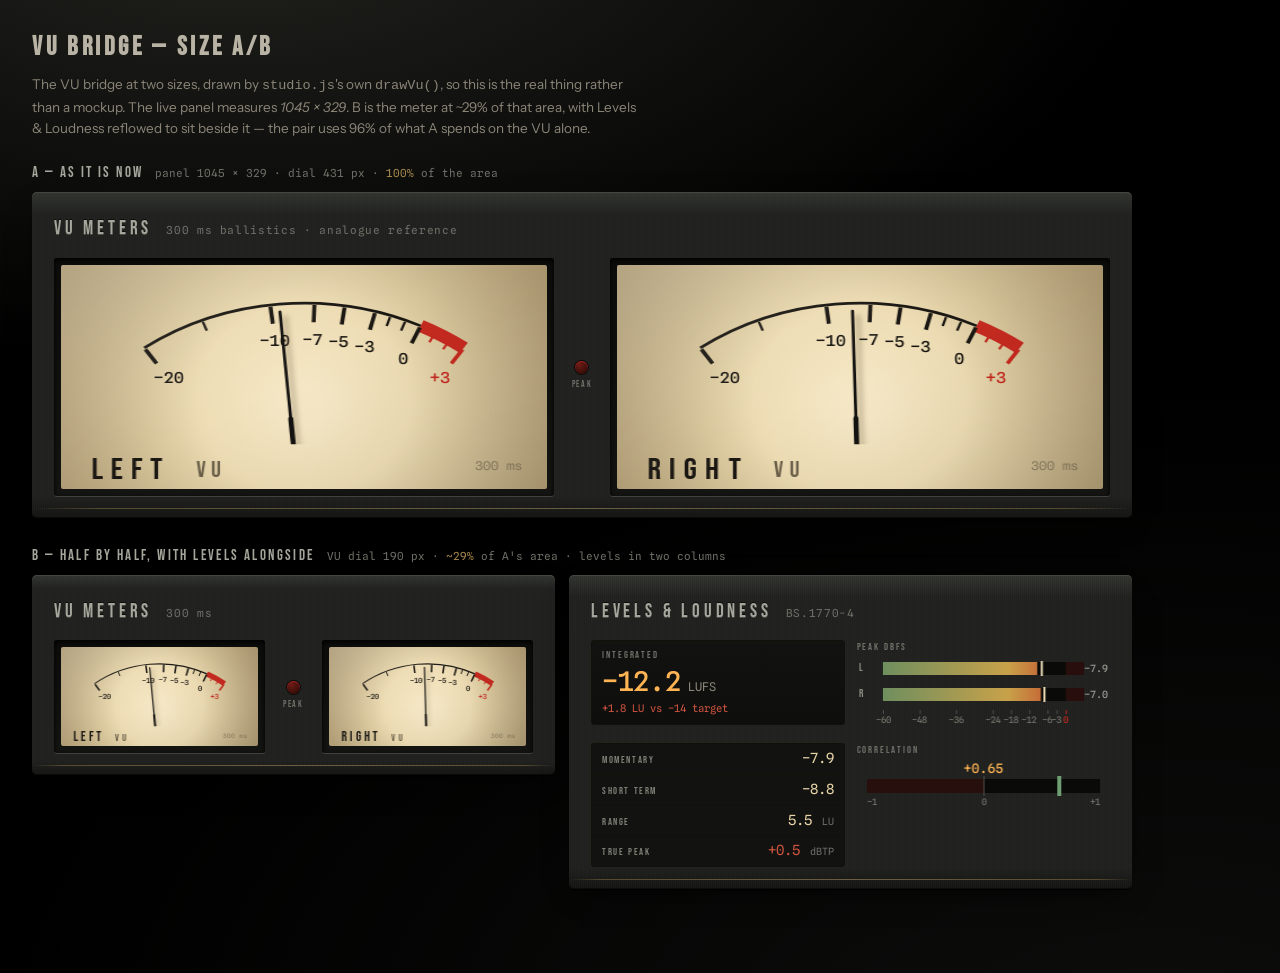
==== commit efb2c875: "feat: split studio.js, fix three swallowed bugs, reach 93% coverage Phase 5 and the rest of the cove" ====
--- a/src/music_studio/web/vu-sizes.html
+++ b/src/music_studio/web/vu-sizes.html
@@ -218,6 +218,15 @@
   if (/addEventListener|null/.test(String(e.message))) e.preventDefault();
 }, true);
 </script>
+<!-- Only the drawing half is needed here, but studio.js's boot() is what
+     the error swallower above is for, so load the same five files the app
+     does and let the wiring fail harmlessly on this page's missing elements.
+     The draw functions now live on window.__studio rather than as bare
+     globals, because each file is its own IIFE; see README.md. -->
+<script src="studio-core.js"></script>
+<script src="studio-draw.js"></script>
+<script src="studio-engine.js"></script>
+<script src="studio-verdicts.js"></script>
 <script src="studio.js"></script>
 <script>
 /* Build three bridges at different widths and drive them with a slow sweep, so
@@ -259,9 +268,9 @@
     const w = mBars ? Math.round(mBars.getBoundingClientRect().width) : 0;
     if (!w) return;
     try {
-      drawBars(mBars, [{ name: 'L', db: l, hold: l + 1.5 },
-                       { name: 'R', db: r, hold: r + 1.2 }], w);
-      drawCorrelation(mCorr, 0.65, w);
+      __studio.drawBars(mBars, [{ name: 'L', db: l, hold: l + 1.5 },
+                                { name: 'R', db: r, hold: r + 1.2 }], w);
+      __studio.drawCorrelation(mCorr, 0.65, w);
     } catch (err) { /* absent in this scratch page is not fatal */ }
   }
 
@@ -276,8 +285,8 @@
     const r = Math.min(3, swell + kick * 0.8 + Math.sin(t * 1.7) * 1.2);
     for (const c of cases) {
       try {
-        drawVu(c.L, 'Left', l, l > 1.5, c.dialW);
-        drawVu(c.R, 'Right', r, r > 1.5, c.dialW);
+        __studio.drawVu(c.L, 'Left', l, l > 1.5, c.dialW);
+        __studio.drawVu(c.R, 'Right', r, r > 1.5, c.dialW);
       } catch (err) { /* a size with no area simply skips */ }
     }
     drawMini(l, r);
